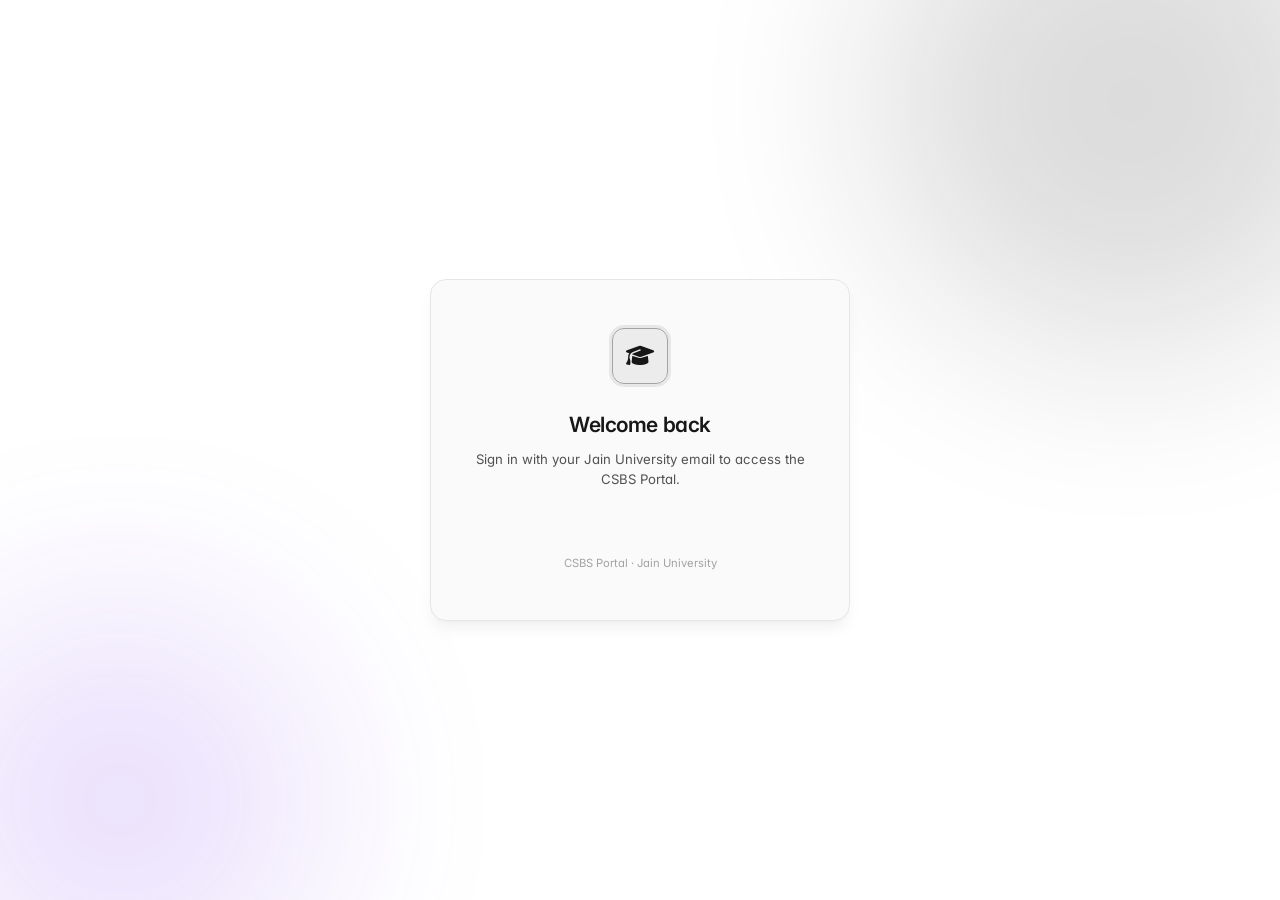
==== index.html @ 151c1e74 "Initial commit: CSBS Portal with Sem 1, 2, 3 courses, credits, CA/internals, mark-as-done, admin pan" ====
<!DOCTYPE html>
<html lang="en" data-theme="light">
<head>
    <meta charset="UTF-8">
    <meta name="viewport" content="width=device-width, initial-scale=1.0">
    <title>CSBS Portal</title>
    <meta name="description" content="CSBS Student Portal — Course modules, assignments, schedule, and attendance">
    <link rel="stylesheet" href="https://cdnjs.cloudflare.com/ajax/libs/font-awesome/6.4.0/css/all.min.css">
    <link href="https://fonts.googleapis.com/css2?family=Inter:wght@400;500;600;700&display=swap" rel="stylesheet">
    <link rel="icon" type="image/svg+xml" href="/static/favicon.svg">
    <link rel="stylesheet" href="/static/css/base.css">
    <link rel="stylesheet" href="/static/css/components.css">
    <script>
        // Prevent flash of wrong theme
        if (localStorage.getItem('theme') === 'dark') document.documentElement.dataset.theme = 'dark';
        // Auth check — verify server session
        fetch('/api/auth/check', { credentials: 'same-origin' })
            .then(r => { if (!r.ok) window.location.href = '/login.html'; })
            .catch(() => window.location.href = '/login.html');
    </script>
</head>
<body>
    <!-- Accent gradient strip -->
    <div style="position:fixed;top:0;left:0;right:0;height:2px;background:linear-gradient(90deg,var(--accent),var(--violet),var(--accent));z-index:9999;opacity:0.8"></div>

    <!-- Toast Container -->
    <div class="toast-container" id="toast-container" aria-live="polite"></div>

    <!-- App Shell -->
    <div id="app-shell">
        <!-- Icon Rail -->
        <nav class="sidebar" id="sidebar">
            <div class="sidebar-brand">
                <div class="sidebar-logo"><i class="fas fa-graduation-cap"></i></div>
                <span class="sidebar-title">CSBS Portal</span>
            </div>
            <div class="sidebar-nav">
                <button class="sidebar-item active" data-section="dashboard" onclick="navigate('dashboard')">
                    <i class="fas fa-house"></i><span>Dashboard</span>
                </button>
                <button class="sidebar-item" data-section="modules" onclick="navigate('modules')">
                    <i class="fas fa-cubes"></i><span>Courses</span>
                </button>
                <button class="sidebar-item" data-section="assignments" onclick="navigate('assignments')">
                    <i class="fas fa-clipboard-list"></i><span>Assignments</span>
                </button>
                <button class="sidebar-item" data-section="projects" onclick="navigate('projects')">
                    <i class="fas fa-diagram-project"></i><span>Projects</span>
                </button>
                <button class="sidebar-item" data-section="announcements" onclick="navigate('announcements')">
                    <i class="fas fa-bullhorn"></i><span>Announcements</span>
                </button>
                <button class="sidebar-item" data-section="schedule" onclick="navigate('schedule')">
                    <i class="fas fa-calendar"></i><span>Schedule</span>
                </button>
                <button class="sidebar-item" data-section="attendance" onclick="navigate('attendance')">
                    <i class="fas fa-chart-bar"></i><span>Attendance</span>
                </button>
            </div>
            <div class="sidebar-bottom">
                <button class="sidebar-item hidden" id="admin-link" onclick="window.location.href='/admin'">
                    <i class="fas fa-shield-halved"></i><span>Admin</span>
                </button>
                <button class="sidebar-item" onclick="toggleTheme()" id="theme-toggle">
                    <i class="fas fa-sun"></i><span>Theme</span>
                </button>
                <button class="sidebar-item" onclick="showShortcuts()">
                    <i class="fas fa-keyboard"></i><span>Shortcuts</span>
                </button>
                <div class="sidebar-user">
                    <div class="sidebar-avatar" id="user-avatar"></div>
                    <span class="sidebar-user-name" id="user-display-name">Student</span>
                </div>
            </div>
        </nav>

        <!-- Main Area -->
        <div class="main-area">
            <!-- Header -->
            <header class="main-header">
                <div class="main-header-left">
                    <button class="btn-icon sidebar-toggle" onclick="toggleMobileNav()" aria-label="Toggle navigation">
                        <i class="fas fa-bars"></i>
                    </button>
                    <h1 id="page-title"><i class="fas fa-house"></i> Dashboard</h1>
                </div>
                <div class="main-header-actions">
                    <button class="btn-ghost" onclick="openCommandPalette()" title="Ctrl+K">
                        <i class="fas fa-search"></i>
                        <span class="hide-mobile">Search</span>
                        <kbd class="hide-mobile" style="font-size:0.65rem;padding:2px 6px;background:var(--bg-2);border-radius:4px;color:var(--text-2);margin-left:4px;">Ctrl+K</kbd>
                    </button>
                    <button class="btn-icon" onclick="logout()" title="Logout">
                        <i class="fas fa-right-from-bracket"></i>
                    </button>
                </div>
            </header>

            <!-- Scrollable Content -->
            <div class="main-scroll">
                <div class="main-content">

                    <!-- ===== DASHBOARD ===== -->
                    <section id="section-dashboard" class="page-section active">
                        <div class="greeting fade-up">
                            <h2 id="greeting-text">Good evening</h2>
                            <p id="greeting-sub">Here's what's happening today</p>
                        </div>

                        <div class="priority-strip stagger" id="priority-strip"></div>

                        <div class="grid-4 stagger mb-6" id="stat-cards">
                            <div class="stat-card" style="border-top:2px solid var(--success)">
                                <span class="stat-label">Attendance</span>
                                <span class="stat-value" id="stat-attendance">—</span>
                                <span class="stat-sub" id="stat-attendance-sub"><i class="fas fa-arrow-trend-up" style="color:var(--success)"></i> Overall average</span>
                            </div>
                            <div class="stat-card" style="border-top:2px solid var(--warning)">
                                <span class="stat-label">Assignments</span>
                                <span class="stat-value" id="stat-assignments">—</span>
                                <span class="stat-sub" id="stat-assignments-sub">Loading...</span>
                            </div>
                            <div class="stat-card" style="border-top:2px solid var(--accent)">
                                <span class="stat-label">Courses</span>
                                <span class="stat-value" id="stat-modules">—</span>
                                <span class="stat-sub">This semester</span>
                            </div>
                            <div class="stat-card" style="border-top:2px solid var(--danger)">
                                <span class="stat-label">Next Exam</span>
                                <span class="stat-value" id="stat-exam">—</span>
                                <span class="stat-sub" id="stat-exam-sub">No exams scheduled</span>
                            </div>
                        </div>

                        <div class="section-header mt-6">
                            <h2 class="section-title">Today's Schedule</h2>
                        </div>
                        <div class="timeline stagger" id="today-timeline"></div>

                        <div class="section-header mt-6">
                            <h2 class="section-title">Latest Announcements</h2>
                            <button class="btn-ghost" onclick="navigate('announcements')">View all <i class="fas fa-arrow-right"></i></button>
                        </div>
                        <div id="dashboard-announcements" class="flex-col gap-3 stagger"></div>
                    </section>

                    <!-- ===== MODULES ===== -->
                    <section id="section-modules" class="page-section">
                        <div class="section-header">
                            <h2 class="section-title">Courses</h2>
                            <div class="sem-dropdown" id="sem-dropdown">
                                <button class="sem-trigger" onclick="toggleSemDropdown()">
                                    <span id="sem-label">Sem 1</span>
                                    <i class="fas fa-chevron-down sem-arrow"></i>
                                </button>
                                <div class="sem-menu" id="sem-menu">
                                    <!-- Populated dynamically — only semesters that actually have courses -->
                                </div>
                            </div>
                        </div>
                        <div class="grid-auto stagger" id="modules-grid"></div>
                    </section>

                    <!-- ===== ASSIGNMENTS ===== -->
                    <section id="section-assignments" class="page-section">
                        <div class="section-header">
                            <h2 class="section-title">Assignments</h2>
                        </div>
                        <div class="filter-bar" id="assignment-filters">
                            <button class="filter-pill active" onclick="filterAssignments('all', this)">All</button>
                            <button class="filter-pill" onclick="filterAssignments('pending', this)">Pending</button>
                            <button class="filter-pill" onclick="filterAssignments('submitted', this)">Submitted</button>
                            <button class="filter-pill" onclick="filterAssignments('overdue', this)">Overdue</button>
                        </div>
                        <div class="grid-2 stagger" id="assignments-grid"></div>
                        <div class="empty-state hidden" id="assignments-empty">
                            <i class="fas fa-clipboard-check"></i>
                            <h3>No assignments yet</h3>
                            <p>When assignments are posted, they'll appear here.</p>
                        </div>
                    </section>

                    <!-- ===== PROJECTS ===== -->
                    <section id="section-projects" class="page-section">
                        <div class="section-header">
                            <h2 class="section-title">Projects</h2>
                        </div>
                        <div class="grid-2 stagger" id="projects-grid"></div>
                        <div class="empty-state hidden" id="projects-empty">
                            <i class="fas fa-diagram-project"></i>
                            <h3>No projects yet</h3>
                            <p>When projects are assigned, they'll appear here.</p>
                        </div>
                    </section>

                    <!-- ===== ANNOUNCEMENTS ===== -->
                    <section id="section-announcements" class="page-section">
                        <div class="section-header">
                            <h2 class="section-title">Announcements</h2>
                        </div>
                        <div class="filter-bar">
                            <button class="filter-pill active" onclick="filterAnnouncements('all', this)">All</button>
                            <button class="filter-pill" onclick="filterAnnouncements('urgent', this)">Urgent</button>
                            <button class="filter-pill" onclick="filterAnnouncements('info', this)">General</button>
                        </div>
                        <div class="flex-col gap-3 stagger" id="announcements-container"></div>
                        <div class="empty-state hidden" id="announcements-empty">
                            <i class="fas fa-bell-slash"></i>
                            <h3>All caught up!</h3>
                            <p>No announcements right now. Check back later.</p>
                        </div>
                    </section>

                    <!-- ===== SCHEDULE ===== -->
                    <section id="section-schedule" class="page-section">
                        <div class="section-header">
                            <h2 class="section-title">Schedule</h2>
                        </div>

                        <!-- View Tabs -->
                        <div class="filter-bar" id="schedule-tabs" style="margin-bottom: var(--sp-6)">
                            <button class="filter-pill active" id="tab-calendar" onclick="switchScheduleTab('calendar', this)">
                                <i class="fas fa-calendar-days"></i> Calendar
                            </button>
                            <button class="filter-pill" id="tab-exams" onclick="switchScheduleTab('exams', this)">
                                <i class="fas fa-file-pen"></i> Exams
                            </button>
                            <button class="filter-pill" id="tab-timetable" onclick="switchScheduleTab('timetable', this)">
                                <i class="fas fa-table-cells"></i> Timetable
                            </button>
                        </div>

                        <!-- ── Calendar View ── -->
                        <div id="schedule-view-calendar">
                            <div class="cal-container">
                                <div class="cal-nav">
                                    <button class="btn-icon" onclick="calPrev()"><i class="fas fa-chevron-left"></i></button>
                                    <div class="cal-month-label" id="cal-month-label">May 2026</div>
                                    <button class="btn-icon" onclick="calNext()"><i class="fas fa-chevron-right"></i></button>
                                    <button class="btn-ghost" onclick="calToday()" style="margin-left:auto;font-size:0.8rem">Today</button>
                                </div>
                                <div class="cal-weekdays">
                                    <div>Sun</div><div>Mon</div><div>Tue</div><div>Wed</div><div>Thu</div><div>Fri</div><div>Sat</div>
                                </div>
                                <div class="cal-grid" id="cal-grid"></div>
                            </div>
                            <!-- Event detail panel -->
                            <div class="cal-legend">
                                <span class="cal-legend-dot" style="background:var(--danger)"></span><span>Exam</span>
                                <span class="cal-legend-dot" style="background:var(--warning)"></span><span>Assignment</span>
                                <span class="cal-legend-dot" style="background:var(--accent)"></span><span>Today</span>
                            </div>
                            <div class="cal-events-panel" id="cal-events-panel">
                                <p class="text-caption" style="padding:var(--sp-4)">Click a highlighted date to see events.</p>
                            </div>
                        </div>

                        <!-- ── Exams Table View ── -->
                        <div id="schedule-view-exams" style="display:none">
                            <div class="table-wrap">
                                <table class="table" id="exam-table">
                                    <thead>
                                        <tr>
                                            <th>Course</th>
                                            <th>Type</th>
                                            <th>Date</th>
                                            <th>Time</th>
                                            <th>Location</th>
                                        </tr>
                                    </thead>
                                    <tbody id="exam-tbody"></tbody>
                                </table>
                            </div>
                        </div>

                        <!-- ── Timetable View ── -->
                        <div id="schedule-view-timetable" style="display:none">
                            <div class="table-wrap">
                                <table class="table" id="timetable"></table>
                            </div>
                        </div>
                    </section>

                    <!-- ===== ATTENDANCE ===== -->
                    <section id="section-attendance" class="page-section">
                        <div class="card card-danger mb-4 hidden" id="attendance-warning">
                            <div class="flex items-center gap-3">
                                <i class="fas fa-triangle-exclamation" style="color:var(--danger);font-size:1.2rem"></i>
                                <div>
                                    <strong>Low Attendance Warning</strong>
                                    <p class="text-caption" id="attendance-warning-text">Some subjects are below 75% attendance.</p>
                                </div>
                            </div>
                        </div>

                        <div class="section-header">
                            <h2 class="section-title">Attendance</h2>
                        </div>

                        <div class="flex gap-4 mb-6" style="flex-wrap:wrap">
                            <div class="search-wrap" style="flex:1;min-width:200px">
                                <i class="fas fa-search"></i>
                                <input type="text" class="search-input" placeholder="Search by name or USN..." id="attendance-search" oninput="searchAttendance()">
                            </div>
                            <div class="filter-bar" style="margin-bottom:0">
                                <button class="filter-pill active" onclick="sortAttendance('default', this)"><i class="fas fa-list"></i> Default</button>
                                <button class="filter-pill" onclick="sortAttendance('low', this)"><i class="fas fa-arrow-down"></i> Low First</button>
                                <button class="filter-pill" onclick="sortAttendance('high', this)"><i class="fas fa-arrow-up"></i> High First</button>
                                <button class="filter-pill" onclick="sortAttendance('name', this)"><i class="fas fa-font"></i> Name</button>
                            </div>
                        </div>

                        <div class="table-wrap">
                            <table class="table" id="attendance-table">
                                <thead>
                                    <tr>
                                        <th>S.No</th>
                                        <th>USN</th>
                                        <th>Name</th>
                                        <th>Classes Attended</th>
                                        <th>Total Classes</th>
                                        <th>Percentage</th>
                                    </tr>
                                </thead>
                                <tbody id="attendance-tbody"></tbody>
                            </table>
                        </div>
                    </section>

                </div>
            </div>
        </div>


    </div>

    <!-- Command Palette Modal -->
    <div class="modal-backdrop" id="cmd-palette" onclick="if(event.target===this)closeCommandPalette()">
        <div class="modal-content" style="max-width:560px" onclick="event.stopPropagation()">
            <input class="cmd-input" id="cmd-input" placeholder="Search pages, courses, actions..." oninput="handleCmdSearch(this.value)">
            <div class="cmd-results" id="cmd-results">
                <div class="cmd-section">Pages</div>
                <div class="cmd-item" onclick="navigate('dashboard');closeCommandPalette()"><i class="fas fa-house"></i> Dashboard</div>
                <div class="cmd-item" onclick="navigate('modules');closeCommandPalette()"><i class="fas fa-cubes"></i> Modules</div>
                <div class="cmd-item" onclick="navigate('assignments');closeCommandPalette()"><i class="fas fa-clipboard-list"></i> Assignments</div>
                <div class="cmd-item" onclick="navigate('projects');closeCommandPalette()"><i class="fas fa-diagram-project"></i> Projects</div>
                <div class="cmd-item" onclick="navigate('announcements');closeCommandPalette()"><i class="fas fa-bullhorn"></i> Announcements</div>
                <div class="cmd-item" onclick="navigate('schedule');closeCommandPalette()"><i class="fas fa-calendar"></i> Schedule</div>
                <div class="cmd-item" onclick="navigate('attendance');closeCommandPalette()"><i class="fas fa-chart-bar"></i> Attendance</div>
            </div>
        </div>
    </div>

    <!-- Syllabus Modal -->
    <div class="modal-backdrop" id="syllabus-modal" onclick="if(event.target===this)closeSyllabusModal()">
        <div class="modal-content" style="max-width:600px">
            <div class="modal-header">
                <h2 id="syllabus-title">Syllabus</h2>
                <button class="btn-icon" onclick="closeSyllabusModal()"><i class="fas fa-xmark"></i></button>
            </div>
            <div class="modal-body" id="syllabus-body"></div>
        </div>
    </div>

    <script src="/static/js/main.js"></script>

    <style>
        .page-section { display: none; opacity: 0; }
        .page-section.active { display: block; animation: fadeUp var(--dur-fast) var(--ease-out) forwards; }
        .hide-mobile { display: inline; }
        @media (max-width: 768px) { .hide-mobile { display: none; } .sidebar-toggle { display: flex !important; } }
        .sidebar-toggle { display: none; }
        kbd { pointer-events: none; }

        /* Module card overrides */
        .module-card { cursor: default; }
        .module-card .module-header { padding: var(--sp-4); border-bottom: 1px solid var(--border); display: flex; align-items: flex-start; gap: var(--sp-3); flex-wrap: wrap; }
        .module-card .module-header > i { font-size: 1.2rem; margin-top: 2px; }
        .module-card .module-header h3 { font-size: 0.95rem; font-weight: 600; flex: 1; min-width: 0; }
        .module-card .module-meta { display: flex; align-items: center; gap: var(--sp-2); margin-left: auto; flex-shrink: 0; }
        .module-card .module-meta .code { font-size: 0.7rem; color: var(--text-2); font-family: 'JetBrains Mono', monospace; }
        .course-internals { padding: var(--sp-3) var(--sp-4); background: var(--bg-1); border-bottom: 1px solid var(--border); font-size: 0.78rem; color: var(--text-2); display: flex; align-items: center; gap: var(--sp-2); }
        .course-internals i { color: var(--accent); font-size: 0.8rem; }
        .module-card .module-body { padding: var(--sp-4); }
        .module-card .topic-item { display: flex; align-items: center; gap: var(--sp-2); padding: var(--sp-2) 0; font-size: 0.82rem; border-bottom: 1px solid var(--border); }
        .module-card .topic-item:last-child { border-bottom: none; }
        .module-card .topic-item a { color: var(--accent); transition: color var(--dur-instant); display: flex; align-items: center; gap: var(--sp-2); flex: 1; }
        .module-card .topic-item a:hover { color: var(--accent-hover); }
        .module-card .topic-item .no-file { color: var(--text-3); flex: 1; }

        /* Assignment card */
        .assignment-card .subject { margin-bottom: var(--sp-2); }
        .assignment-card h3 { font-size: 1rem; margin-bottom: var(--sp-2); }
        .assignment-card .meta { display: flex; justify-content: space-between; align-items: center; margin-top: var(--sp-3); }

        /* Announcement card */
        .announcement-card { cursor: pointer; }
        .announcement-card .ann-header { display: flex; justify-content: space-between; align-items: center; margin-bottom: var(--sp-2); }
        .announcement-card .ann-title { font-size: 0.95rem; font-weight: 600; }
        .announcement-card .ann-body { font-size: 0.85rem; color: var(--text-2); line-height: 1.5; }

        /* Exam type badges */
        .exam-type { text-transform: capitalize; }
    </style>
</body>
</html>
---- static/css/base.css ----
/* ============================================================
   CSBS Portal — Base Design System
   Apple/Vercel-inspired: ultra-clean, light-first, sharp typography
   ============================================================ */

/* ── Fonts ───────────────────────────────────────────────── */
@import url('https://fonts.googleapis.com/css2?family=Inter:wght@350;400;500;550;600;700&family=JetBrains+Mono:wght@400;500&display=swap');

/* ── Design Tokens ───────────────────────────────────────── */
:root {
    /* Spacing scale */
    --sp-1: 4px;  --sp-2: 8px;  --sp-3: 12px; --sp-4: 16px;
    --sp-5: 20px; --sp-6: 24px; --sp-8: 32px; --sp-10: 40px;
    --sp-12: 48px; --sp-16: 64px;

    /* Radius */
    --r-xs: 4px; --r-sm: 8px; --r-md: 12px; --r-lg: 16px; --r-xl: 20px; --r-full: 999px;

    /* Timing */
    --dur-instant: 120ms; --dur-fast: 200ms; --dur-normal: 300ms;
    --ease-out: cubic-bezier(0.16, 1, 0.3, 1);
    --ease-spring: cubic-bezier(0.34, 1.56, 0.64, 1);

    /* Typography */
    --font: 'Inter', -apple-system, BlinkMacSystemFont, 'Segoe UI', system-ui, sans-serif;
    --font-mono: 'JetBrains Mono', 'SF Mono', 'Fira Code', monospace;
}

/* ── Light Theme (Default) ───────────────────────────────── */
[data-theme="light"], :root {
    --bg-0: #FFFFFF;
    --bg-1: #FAFAFA;
    --bg-2: #F5F5F5;
    --bg-3: #EEEEEE;

    --text-1: #171717;
    --text-2: #525252;
    --text-3: #A3A3A3;

    --border: #E5E5E5;
    --border-hover: #D4D4D4;
    --border-active: #A3A3A3;

    --accent: #171717;
    --accent-hover: #404040;
    --accent-muted: rgba(23, 23, 23, 0.06);
    --accent-glow: 0 0 0 3px rgba(23, 23, 23, 0.08);

    --violet: #7C3AED;
    --violet-muted: rgba(124, 58, 237, 0.08);

    --success: #16A34A;
    --success-muted: rgba(22, 163, 74, 0.08);
    --warning: #D97706;
    --warning-muted: rgba(217, 119, 6, 0.08);
    --danger: #DC2626;
    --danger-muted: rgba(220, 38, 38, 0.08);
    --info: #2563EB;
    --info-muted: rgba(37, 99, 235, 0.08);

    --shadow-xs: 0 1px 2px rgba(0,0,0,0.04);
    --shadow-sm: 0 1px 3px rgba(0,0,0,0.06), 0 1px 2px rgba(0,0,0,0.04);
    --shadow-md: 0 4px 6px -1px rgba(0,0,0,0.06), 0 2px 4px -2px rgba(0,0,0,0.04);
    --shadow-lg: 0 10px 15px -3px rgba(0,0,0,0.06), 0 4px 6px -4px rgba(0,0,0,0.04);
    --shadow-xl: 0 20px 25px -5px rgba(0,0,0,0.08), 0 8px 10px -6px rgba(0,0,0,0.04);
}

/* ── Dark Theme ──────────────────────────────────────────── */
[data-theme="dark"] {
    --bg-0: #0A0A0A;
    --bg-1: #141414;
    --bg-2: #1C1C1C;
    --bg-3: #262626;

    --text-1: #FAFAFA;
    --text-2: #A3A3A3;
    --text-3: #636363;

    --border: #262626;
    --border-hover: #363636;
    --border-active: #525252;

    --accent: #FAFAFA;
    --accent-hover: #E5E5E5;
    --accent-muted: rgba(250, 250, 250, 0.06);
    --accent-glow: 0 0 0 3px rgba(250, 250, 250, 0.08);

    --violet: #A78BFA;
    --violet-muted: rgba(167, 139, 250, 0.12);

    --success: #22C55E;
    --success-muted: rgba(34, 197, 94, 0.12);
    --warning: #F59E0B;
    --warning-muted: rgba(245, 158, 11, 0.12);
    --danger: #EF4444;
    --danger-muted: rgba(239, 68, 68, 0.12);
    --info: #3B82F6;
    --info-muted: rgba(59, 130, 246, 0.12);

    --shadow-xs: 0 1px 2px rgba(0,0,0,0.3);
    --shadow-sm: 0 1px 3px rgba(0,0,0,0.4);
    --shadow-md: 0 4px 6px rgba(0,0,0,0.4);
    --shadow-lg: 0 10px 15px rgba(0,0,0,0.4);
    --shadow-xl: 0 20px 25px rgba(0,0,0,0.5);
}

/* ── Reset & Base ────────────────────────────────────────── */
*, *::before, *::after { margin: 0; padding: 0; box-sizing: border-box; }

html {
    font-family: var(--font);
    font-size: 15px;
    line-height: 1.6;
    -webkit-font-smoothing: antialiased;
    -moz-osx-font-smoothing: grayscale;
    text-rendering: optimizeLegibility;
    font-feature-settings: 'cv11', 'ss01';
}

body {
    background: var(--bg-0);
    color: var(--text-1);
    min-height: 100vh;
    overflow: hidden;
    transition: background var(--dur-normal) ease, color var(--dur-normal) ease;
}

a { color: inherit; text-decoration: none; }
button { border: none; background: none; cursor: pointer; font-family: inherit; color: inherit; }
input, select, textarea { font-family: inherit; }
img { max-width: 100%; }
ul, ol { list-style: none; }

::selection {
    background: var(--accent);
    color: var(--bg-0);
}

/* Scrollbar */
::-webkit-scrollbar { width: 6px; height: 6px; }
::-webkit-scrollbar-track { background: transparent; }
::-webkit-scrollbar-thumb { background: var(--border-hover); border-radius: var(--r-full); }
::-webkit-scrollbar-thumb:hover { background: var(--text-3); }

/* ── Animations ──────────────────────────────────────────── */
@keyframes fadeUp {
    from { opacity: 0; transform: translateY(8px); }
    to { opacity: 1; transform: translateY(0); }
}

@keyframes fadeOut {
    from { opacity: 1; }
    to { opacity: 0; }
}

@keyframes fadeIn {
    from { opacity: 0; }
    to { opacity: 1; }
}

@keyframes shimmer {
    0% { background-position: -200% 0; }
    100% { background-position: 200% 0; }
}

@keyframes slideDown {
    from { opacity: 0; transform: translateY(-4px); }
    to { opacity: 1; transform: translateY(0); }
}

@keyframes scaleIn {
    from { opacity: 0; transform: scale(0.97); }
    to { opacity: 1; transform: scale(1); }
}

/* ── Utility Classes ─────────────────────────────────────── */
.flex { display: flex; }
.flex-col { display: flex; flex-direction: column; }
.items-center { align-items: center; }
.justify-between { justify-content: space-between; }
.gap-2 { gap: var(--sp-2); }
.gap-3 { gap: var(--sp-3); }
.gap-4 { gap: var(--sp-4); }
.mb-2 { margin-bottom: var(--sp-2); }
.mb-4 { margin-bottom: var(--sp-4); }
.mb-6 { margin-bottom: var(--sp-6); }
.mt-6 { margin-top: var(--sp-6); }
.hidden { display: none !important; }

.text-caption {
    font-size: 0.8rem;
    color: var(--text-2);
    line-height: 1.5;
}

.text-mono {
    font-family: var(--font-mono);
    font-size: 0.82rem;
    letter-spacing: -0.01em;
}

.text-success { color: var(--success) !important; }
.text-warning { color: var(--warning) !important; }
.text-danger { color: var(--danger) !important; }
---- static/css/components.css ----
/* ============================================================
   CSBS Portal — Component Library
   Apple/Vercel-inspired: clean cards, subtle borders, premium feel
   ============================================================ */

/* ── App Shell ───────────────────────────────────────────── */
#app-shell {
    display: flex;
    height: 100vh;
    width: 100%;
    overflow: hidden;
}

/* ── Sidebar ─────────────────────────────────────────────── */
.sidebar {
    width: 220px;
    background: var(--bg-0);
    border-right: 1px solid var(--border);
    display: flex;
    flex-direction: column;
    flex-shrink: 0;
    position: fixed;
    top: 0;
    left: 0;
    bottom: 0;
    z-index: 100;
    transition: transform var(--dur-normal) var(--ease-out);
}

.sidebar-brand {
    display: flex;
    align-items: center;
    gap: var(--sp-3);
    padding: var(--sp-5) var(--sp-5) var(--sp-4);
}

.sidebar-logo {
    width: 32px; height: 32px;
    background: var(--text-1);
    border-radius: var(--r-sm);
    display: flex;
    align-items: center;
    justify-content: center;
    color: var(--bg-0);
    font-size: 0.85rem;
}

.sidebar-title {
    font-size: 0.88rem;
    font-weight: 650;
    letter-spacing: -0.02em;
}

.sidebar-nav {
    flex: 1;
    padding: var(--sp-2) var(--sp-3);
    display: flex;
    flex-direction: column;
    gap: 2px;
    overflow-y: auto;
}

.sidebar-item {
    display: flex;
    align-items: center;
    gap: var(--sp-3);
    padding: var(--sp-2) var(--sp-3);
    border-radius: var(--r-sm);
    font-size: 0.82rem;
    font-weight: 450;
    color: var(--text-2);
    transition: all var(--dur-instant) ease;
    width: 100%;
    text-align: left;
}

.sidebar-item i {
    width: 18px;
    font-size: 0.82rem;
    text-align: center;
    opacity: 0.7;
}

.sidebar-item:hover {
    background: var(--bg-2);
    color: var(--text-1);
}

.sidebar-item.active {
    background: var(--bg-2);
    color: var(--text-1);
    font-weight: 550;
}

.sidebar-item.active i { opacity: 1; }

.sidebar-bottom {
    padding: var(--sp-3);
    border-top: 1px solid var(--border);
    display: flex;
    flex-direction: column;
    gap: 2px;
}

.sidebar-user {
    display: flex;
    align-items: center;
    gap: var(--sp-3);
    padding: var(--sp-3);
    margin-top: var(--sp-2);
}

.sidebar-avatar {
    width: 28px; height: 28px;
    border-radius: var(--r-full);
    background: var(--bg-3);
    display: flex;
    align-items: center;
    justify-content: center;
    font-size: 0.65rem;
    font-weight: 600;
    color: var(--text-2);
    letter-spacing: 0.02em;
}

.sidebar-user-name {
    font-size: 0.78rem;
    font-weight: 500;
    color: var(--text-2);
}

/* ── Main Area ───────────────────────────────────────────── */
.main-area {
    flex: 1;
    display: flex;
    flex-direction: column;
    margin-left: 220px;
    min-width: 0;
}

/* ── Header ──────────────────────────────────────────────── */
.main-header {
    height: 52px;
    border-bottom: 1px solid var(--border);
    display: flex;
    align-items: center;
    justify-content: space-between;
    padding: 0 var(--sp-6);
    background: var(--bg-0);
    flex-shrink: 0;
    position: sticky;
    top: 0;
    z-index: 50;
}

.main-header-left {
    display: flex;
    align-items: center;
    gap: var(--sp-3);
}

.main-header h1,
.main-header #page-title {
    font-size: 0.88rem;
    font-weight: 600;
    letter-spacing: -0.01em;
    display: flex;
    align-items: center;
    gap: var(--sp-2);
}

.main-header h1 i,
.main-header #page-title i {
    font-size: 0.8rem;
    color: var(--text-3);
}

.main-header-actions {
    display: flex;
    align-items: center;
    gap: var(--sp-2);
}

/* ── Content Scroll ──────────────────────────────────────── */
.main-scroll {
    flex: 1;
    overflow-y: auto;
    overflow-x: hidden;
}

.main-content {
    max-width: 960px;
    margin: 0 auto;
    padding: var(--sp-8) var(--sp-6);
}

/* ── Buttons ─────────────────────────────────────────────── */
.btn-icon {
    width: 32px; height: 32px;
    display: flex;
    align-items: center;
    justify-content: center;
    border-radius: var(--r-sm);
    color: var(--text-2);
    transition: all var(--dur-instant) ease;
    font-size: 0.82rem;
    flex-shrink: 0;
}

.btn-icon:hover { background: var(--bg-2); color: var(--text-1); }

.btn-ghost {
    display: inline-flex;
    align-items: center;
    gap: var(--sp-2);
    padding: var(--sp-1) var(--sp-3);
    border-radius: var(--r-sm);
    font-size: 0.8rem;
    font-weight: 500;
    color: var(--text-2);
    transition: all var(--dur-instant) ease;
}

.btn-ghost:hover { background: var(--bg-2); color: var(--text-1); }

/* ── Cards ───────────────────────────────────────────────── */
.card {
    background: var(--bg-0);
    border: 1px solid var(--border);
    border-radius: var(--r-md);
    padding: var(--sp-5);
    transition: border-color var(--dur-instant) ease, box-shadow var(--dur-instant) ease;
}

.card:hover {
    border-color: var(--border-hover);
}

.card-accent {
    border-left: 3px solid var(--info);
}

.card-danger {
    border-left: 3px solid var(--danger);
}

/* ── Mark-as-done button (student) ──────────────────────── */
.btn-mark-done {
    display: inline-flex;
    align-items: center;
    gap: 6px;
    margin-top: var(--sp-3);
    padding: 6px 14px;
    font-size: 0.8rem;
    font-weight: 500;
    color: var(--text-3);
    background: var(--bg-1);
    border: 1px solid var(--border);
    border-radius: var(--r-sm);
    cursor: pointer;
    transition: all var(--dur-instant) ease;
}
.btn-mark-done:hover {
    border-color: var(--border-hover);
    color: var(--text-1);
    background: var(--bg-2, var(--bg-1));
}
.btn-mark-done.marked {
    color: var(--success, #16a34a);
    border-color: var(--success, #16a34a);
    background: rgba(22, 163, 74, 0.08);
}
.btn-mark-done.marked:hover {
    background: rgba(22, 163, 74, 0.14);
}

.card-done {
    opacity: 0.65;
    border-left: 3px solid var(--success, #16a34a);
}
.card-done h3 {
    text-decoration: line-through;
    text-decoration-color: var(--text-3);
}

/* ── Stat Cards ──────────────────────────────────────────── */
.stat-card {
    background: var(--bg-0);
    border: 1px solid var(--border);
    border-radius: var(--r-md);
    padding: var(--sp-5);
    display: flex;
    flex-direction: column;
    gap: var(--sp-1);
    transition: border-color var(--dur-instant) ease;
}

.stat-card:hover { border-color: var(--border-hover); }

.stat-label {
    font-size: 0.75rem;
    font-weight: 500;
    color: var(--text-3);
    text-transform: uppercase;
    letter-spacing: 0.04em;
}

.stat-value {
    font-size: 1.8rem;
    font-weight: 700;
    letter-spacing: -0.03em;
    line-height: 1.1;
}

.stat-sub {
    font-size: 0.78rem;
    color: var(--text-2);
    display: flex;
    align-items: center;
    gap: var(--sp-2);
}

/* ── Grids ───────────────────────────────────────────────── */
.grid-2 { display: grid; grid-template-columns: repeat(2, 1fr); gap: var(--sp-4); }
.grid-3 { display: grid; grid-template-columns: repeat(3, 1fr); gap: var(--sp-4); }
.grid-4 { display: grid; grid-template-columns: repeat(4, 1fr); gap: var(--sp-4); }
.grid-auto { display: grid; grid-template-columns: repeat(auto-fill, minmax(300px, 1fr)); gap: var(--sp-4); }

@media (max-width: 900px) { .grid-4 { grid-template-columns: repeat(2, 1fr); } }
@media (max-width: 640px) {
    .grid-2, .grid-3, .grid-4 { grid-template-columns: 1fr; }
    .grid-auto { grid-template-columns: 1fr; }
}

/* ── Badges ──────────────────────────────────────────────── */
.badge {
    display: inline-flex;
    align-items: center;
    padding: 2px 8px;
    border-radius: var(--r-full);
    font-size: 0.7rem;
    font-weight: 550;
    letter-spacing: 0.01em;
}

.badge-accent { background: var(--accent-muted); color: var(--text-1); }
.badge-success { background: var(--success-muted); color: var(--success); }
.badge-warning { background: var(--warning-muted); color: var(--warning); }
.badge-danger { background: var(--danger-muted); color: var(--danger); }
.badge-muted { background: var(--bg-2); color: var(--text-2); }

/* ── Filter Pills ────────────────────────────────────────── */
.filter-bar {
    display: flex;
    gap: var(--sp-1);
    margin-bottom: var(--sp-6);
    flex-wrap: wrap;
}

.filter-pill {
    padding: var(--sp-2) var(--sp-4);
    border-radius: var(--r-full);
    font-size: 0.78rem;
    font-weight: 500;
    color: var(--text-2);
    background: transparent;
    border: 1px solid var(--border);
    transition: all var(--dur-instant) ease;
    display: inline-flex;
    align-items: center;
    gap: var(--sp-2);
}

.filter-pill:hover {
    background: var(--bg-2);
    color: var(--text-1);
    border-color: var(--border-hover);
}

.filter-pill.active {
    background: var(--text-1);
    color: var(--bg-0);
    border-color: var(--text-1);
}

/* ── Section Headers ─────────────────────────────────────── */
.section-header {
    display: flex;
    align-items: center;
    justify-content: space-between;
    margin-bottom: var(--sp-5);
    flex-wrap: wrap;
    gap: var(--sp-3);
}

.section-title {
    font-size: 1.1rem;
    font-weight: 650;
    letter-spacing: -0.02em;
}

/* ── Greeting ────────────────────────────────────────────── */
.greeting {
    margin-bottom: var(--sp-8);
}

.greeting h2 {
    font-size: 1.5rem;
    font-weight: 700;
    letter-spacing: -0.03em;
    margin-bottom: var(--sp-1);
}

.greeting p {
    color: var(--text-2);
    font-size: 0.88rem;
}

.fade-up {
    animation: fadeUp var(--dur-fast) var(--ease-out) forwards;
}

.stagger > *:nth-child(1) { animation-delay: 0ms; }
.stagger > *:nth-child(2) { animation-delay: 40ms; }
.stagger > *:nth-child(3) { animation-delay: 80ms; }
.stagger > *:nth-child(4) { animation-delay: 120ms; }
.stagger > *:nth-child(5) { animation-delay: 160ms; }
.stagger > *:nth-child(6) { animation-delay: 200ms; }

/* ── Priority Strip ──────────────────────────────────────── */
.priority-strip {
    display: flex;
    flex-direction: column;
    gap: var(--sp-3);
    margin-bottom: var(--sp-6);
}

.priority-item {
    display: flex;
    align-items: center;
    gap: var(--sp-3);
    padding: var(--sp-3) var(--sp-4);
    border-radius: var(--r-sm);
    font-size: 0.82rem;
    font-weight: 500;
    background: var(--bg-1);
    border: 1px solid var(--border);
    cursor: pointer;
    transition: all var(--dur-instant) ease;
}

.priority-item:hover {
    background: var(--bg-2);
    border-color: var(--border-hover);
}

.priority-item.warning { border-left: 3px solid var(--warning); }
.priority-item.urgent { border-left: 3px solid var(--danger); }
.priority-item.info { border-left: 3px solid var(--info); }

/* ── Tables ──────────────────────────────────────────────── */
.table-wrap {
    overflow-x: auto;
    border: 1px solid var(--border);
    border-radius: var(--r-md);
}

.table {
    width: 100%;
    border-collapse: collapse;
    font-size: 0.82rem;
}

.table th {
    text-align: left;
    padding: var(--sp-3) var(--sp-4);
    font-weight: 550;
    font-size: 0.75rem;
    text-transform: uppercase;
    letter-spacing: 0.04em;
    color: var(--text-3);
    background: var(--bg-1);
    border-bottom: 1px solid var(--border);
}

.table td {
    padding: var(--sp-3) var(--sp-4);
    border-bottom: 1px solid var(--border);
    color: var(--text-1);
}

.table tr:last-child td { border-bottom: none; }

.table tr:hover td { background: var(--bg-1); }

/* Timetable special cells */
.day-header { font-weight: 600; background: var(--bg-1) !important; }
.break-cell { color: var(--text-3); font-style: italic; }
.lunch-cell { color: var(--text-3); font-style: italic; }
.subject-cell { font-weight: 500; }

/* ── Timeline ────────────────────────────────────────────── */
.timeline {
    display: flex;
    flex-direction: column;
    gap: var(--sp-2);
}

.timeline-slot {
    display: flex;
    align-items: center;
    gap: var(--sp-4);
    padding: var(--sp-3) var(--sp-4);
    border-radius: var(--r-sm);
    font-size: 0.82rem;
    border: 1px solid transparent;
    transition: background var(--dur-instant) ease;
}

.timeline-slot .time {
    font-family: var(--font-mono);
    font-size: 0.75rem;
    color: var(--text-3);
    min-width: 80px;
    flex-shrink: 0;
}

.timeline-slot .subject { font-weight: 500; }
.timeline-slot.break { color: var(--text-3); }
.timeline-slot.now {
    background: var(--accent-muted);
    border-color: var(--border-hover);
    font-weight: 600;
}

/* ── Calendar ────────────────────────────────────────────── */
.cal-container {
    background: var(--bg-0);
    border: 1px solid var(--border);
    border-radius: var(--r-md);
    padding: var(--sp-5);
}

.cal-nav {
    display: flex;
    align-items: center;
    gap: var(--sp-3);
    margin-bottom: var(--sp-4);
}

.cal-month-label {
    font-size: 0.95rem;
    font-weight: 600;
    letter-spacing: -0.01em;
    min-width: 140px;
    text-align: center;
}

.cal-weekdays {
    display: grid;
    grid-template-columns: repeat(7, 1fr);
    text-align: center;
    font-size: 0.7rem;
    font-weight: 550;
    color: var(--text-3);
    text-transform: uppercase;
    letter-spacing: 0.04em;
    padding-bottom: var(--sp-2);
    border-bottom: 1px solid var(--border);
    margin-bottom: var(--sp-2);
}

.cal-grid {
    display: grid;
    grid-template-columns: repeat(7, 1fr);
    gap: 1px;
}

.cal-day {
    aspect-ratio: 1;
    display: flex;
    flex-direction: column;
    align-items: center;
    justify-content: flex-start;
    padding: var(--sp-1);
    border-radius: var(--r-sm);
    cursor: pointer;
    transition: background var(--dur-instant) ease;
    min-height: 60px;
    overflow: hidden;
}

.cal-day:hover { background: var(--bg-2); }
.cal-day.other-month { opacity: 0.3; }
.cal-day.today .cal-day-num {
    background: var(--text-1);
    color: var(--bg-0);
    border-radius: var(--r-full);
    width: 24px; height: 24px;
    display: flex;
    align-items: center;
    justify-content: center;
}
.cal-day.selected { background: var(--accent-muted); }

.cal-day-num {
    font-size: 0.78rem;
    font-weight: 500;
    margin-bottom: 2px;
}

.cal-event-dot {
    font-size: 0.55rem;
    font-weight: 500;
    padding: 1px 4px;
    border-radius: 3px;
    line-height: 1.4;
    white-space: nowrap;
    overflow: hidden;
    text-overflow: ellipsis;
    max-width: 100%;
}

.cal-event-dot.exam { background: var(--danger-muted); color: var(--danger); }
.cal-event-dot.assignment { background: var(--warning-muted); color: var(--warning); }

.cal-legend {
    display: flex;
    gap: var(--sp-4);
    margin-top: var(--sp-4);
    font-size: 0.75rem;
    color: var(--text-2);
    align-items: center;
}

.cal-legend-dot {
    width: 8px; height: 8px;
    border-radius: var(--r-full);
    display: inline-block;
    margin-right: var(--sp-1);
}

.cal-events-panel {
    margin-top: var(--sp-4);
    background: var(--bg-1);
    border: 1px solid var(--border);
    border-radius: var(--r-md);
    min-height: 60px;
}

.cal-panel-date {
    font-size: 0.82rem;
    font-weight: 600;
    padding: var(--sp-3) var(--sp-4);
    border-bottom: 1px solid var(--border);
}

.cal-events-list {
    padding: var(--sp-3);
    display: flex;
    flex-direction: column;
    gap: var(--sp-2);
}

.cal-event-item {
    display: flex;
    align-items: center;
    gap: var(--sp-3);
    padding: var(--sp-3);
    border-radius: var(--r-sm);
    background: var(--bg-0);
    border: 1px solid var(--border);
}

.event-icon {
    width: 32px; height: 32px;
    border-radius: var(--r-sm);
    display: flex;
    align-items: center;
    justify-content: center;
    font-size: 0.8rem;
    flex-shrink: 0;
}

.event-icon.exam { background: var(--danger-muted); color: var(--danger); }
.event-icon.assignment { background: var(--warning-muted); color: var(--warning); }

.event-info { flex: 1; min-width: 0; }
.event-title { font-size: 0.82rem; font-weight: 550; }
.event-meta { font-size: 0.72rem; color: var(--text-3); }

/* ── Semester Dropdown ───────────────────────────────────── */
.sem-dropdown { position: relative; }

.sem-trigger {
    display: flex;
    align-items: center;
    gap: var(--sp-2);
    padding: var(--sp-2) var(--sp-3);
    border: 1px solid var(--border);
    border-radius: var(--r-sm);
    font-size: 0.82rem;
    font-weight: 500;
    background: var(--bg-0);
    cursor: pointer;
    transition: all var(--dur-instant) ease;
}

.sem-trigger:hover { border-color: var(--border-hover); }

.sem-arrow {
    font-size: 0.6rem;
    transition: transform var(--dur-instant) ease;
}

.sem-dropdown.open .sem-arrow { transform: rotate(180deg); }

.sem-menu {
    position: absolute;
    top: calc(100% + 4px);
    right: 0;
    background: var(--bg-0);
    border: 1px solid var(--border);
    border-radius: var(--r-md);
    padding: var(--sp-1);
    box-shadow: var(--shadow-lg);
    z-index: 40;
    display: none;
    min-width: 120px;
    animation: slideDown var(--dur-fast) var(--ease-out);
}

.sem-dropdown.open .sem-menu { display: block; }

.sem-option {
    display: block;
    width: 100%;
    padding: var(--sp-2) var(--sp-3);
    text-align: left;
    font-size: 0.82rem;
    border-radius: var(--r-xs);
    color: var(--text-2);
    transition: all var(--dur-instant) ease;
}

.sem-option:hover { background: var(--bg-2); color: var(--text-1); }
.sem-option.active { background: var(--accent-muted); color: var(--text-1); font-weight: 550; }

/* ── Modals ──────────────────────────────────────────────── */
.modal-backdrop {
    position: fixed;
    inset: 0;
    background: rgba(0, 0, 0, 0.4);
    backdrop-filter: blur(4px);
    z-index: 200;
    display: flex;
    align-items: flex-start;
    justify-content: center;
    padding-top: 15vh;
    opacity: 0;
    pointer-events: none;
    transition: opacity var(--dur-fast) ease;
}

.modal-backdrop.open {
    opacity: 1;
    pointer-events: all;
}

.modal-content {
    background: var(--bg-0);
    border: 1px solid var(--border);
    border-radius: var(--r-lg);
    width: 90%;
    box-shadow: var(--shadow-xl);
    animation: scaleIn var(--dur-fast) var(--ease-out);
    overflow: hidden;
}

.modal-header {
    display: flex;
    align-items: center;
    justify-content: space-between;
    padding: var(--sp-5) var(--sp-6);
    border-bottom: 1px solid var(--border);
}

.modal-header h2 {
    font-size: 1rem;
    font-weight: 600;
}

.modal-body {
    padding: var(--sp-5) var(--sp-6);
    max-height: 60vh;
    overflow-y: auto;
}

/* ── Command Palette ─────────────────────────────────────── */
.cmd-input {
    width: 100%;
    padding: var(--sp-4) var(--sp-5);
    background: var(--bg-0);
    border: none;
    border-bottom: 1px solid var(--border);
    font-size: 0.95rem;
    color: var(--text-1);
    outline: none;
    font-family: inherit;
}

.cmd-input::placeholder { color: var(--text-3); }

.cmd-results {
    max-height: 320px;
    overflow-y: auto;
    padding: var(--sp-2);
}

.cmd-section {
    font-size: 0.7rem;
    font-weight: 550;
    text-transform: uppercase;
    letter-spacing: 0.05em;
    color: var(--text-3);
    padding: var(--sp-3) var(--sp-3) var(--sp-1);
}

.cmd-item {
    display: flex;
    align-items: center;
    gap: var(--sp-3);
    padding: var(--sp-3);
    border-radius: var(--r-sm);
    font-size: 0.85rem;
    color: var(--text-2);
    cursor: pointer;
    transition: all var(--dur-instant) ease;
}

.cmd-item:hover {
    background: var(--bg-2);
    color: var(--text-1);
}

.cmd-item i {
    width: 18px;
    text-align: center;
    font-size: 0.82rem;
    opacity: 0.6;
}

/* ── Toast ───────────────────────────────────────────────── */
.toast-container {
    position: fixed;
    bottom: var(--sp-6);
    right: var(--sp-6);
    z-index: 500;
    display: flex;
    flex-direction: column-reverse;
    gap: var(--sp-3);
    pointer-events: none;
}

.toast {
    display: flex;
    align-items: center;
    gap: var(--sp-3);
    padding: var(--sp-3) var(--sp-5);
    background: var(--text-1);
    color: var(--bg-0);
    border-radius: var(--r-sm);
    font-size: 0.82rem;
    font-weight: 500;
    box-shadow: var(--shadow-lg);
    pointer-events: all;
    animation: slideDown var(--dur-fast) var(--ease-out);
    position: relative;
    overflow: hidden;
}

.toast.dismissing {
    animation: fadeOut var(--dur-fast) ease forwards;
}

.toast-progress {
    position: absolute;
    bottom: 0;
    left: 0;
    height: 2px;
    background: rgba(255,255,255,0.3);
    animation: toastProgress 4s linear forwards;
}

@keyframes toastProgress {
    from { width: 100%; }
    to { width: 0; }
}

/* ── Search ──────────────────────────────────────────────── */
.search-wrap {
    position: relative;
    display: flex;
    align-items: center;
}

.search-wrap i {
    position: absolute;
    left: var(--sp-3);
    color: var(--text-3);
    font-size: 0.82rem;
    pointer-events: none;
}

.search-input {
    width: 100%;
    padding: var(--sp-2) var(--sp-4) var(--sp-2) var(--sp-8);
    background: var(--bg-1);
    border: 1px solid var(--border);
    border-radius: var(--r-sm);
    color: var(--text-1);
    font-size: 0.82rem;
    outline: none;
    transition: all var(--dur-instant) ease;
}

.search-input:focus {
    border-color: var(--text-3);
    box-shadow: 0 0 0 3px var(--accent-muted);
}

.search-input::placeholder { color: var(--text-3); }

/* ── Empty States ────────────────────────────────────────── */
.empty-state {
    text-align: center;
    padding: var(--sp-16) var(--sp-8);
    color: var(--text-3);
}

.empty-state i {
    font-size: 2rem;
    margin-bottom: var(--sp-4);
    display: block;
    opacity: 0.4;
}

.empty-state h3 {
    font-size: 0.95rem;
    font-weight: 600;
    color: var(--text-2);
    margin-bottom: var(--sp-2);
}

.empty-state p {
    font-size: 0.82rem;
    color: var(--text-3);
}

/* ── Live Panel (Right) ──────────────────────────────────── */
.live-panel {
    width: 260px;
    border-left: 1px solid var(--border);
    background: var(--bg-0);
    position: fixed;
    top: 0;
    right: 0;
    bottom: 0;
    z-index: 30;
    display: flex;
    flex-direction: column;
}

.live-panel-header {
    display: flex;
    align-items: center;
    justify-content: space-between;
    padding: var(--sp-4) var(--sp-4);
    border-bottom: 1px solid var(--border);
    height: 52px;
}

.live-panel-header h3 {
    font-size: 0.85rem;
    font-weight: 600;
}

.live-panel-scroll {
    flex: 1;
    overflow-y: auto;
    padding: var(--sp-4);
}

/* ── Skeleton Loading ────────────────────────────────────── */
.skeleton {
    background: linear-gradient(90deg, var(--bg-2) 25%, var(--bg-3) 50%, var(--bg-2) 75%);
    background-size: 200% 100%;
    animation: shimmer 1.5s infinite;
    border-radius: var(--r-sm);
}

.skeleton-title { height: 24px; width: 120px; }
.skeleton-text { height: 14px; width: 100%; margin-bottom: var(--sp-2); }

/* ── Responsive ──────────────────────────────────────────── */
@media (max-width: 1200px) {
    .live-panel { display: none; }
}

@media (max-width: 768px) {
    .sidebar {
        transform: translateX(-100%);
        box-shadow: none;
    }

    .sidebar.mobile-open {
        transform: translateX(0);
        box-shadow: var(--shadow-xl);
    }

    .main-area {
        margin-left: 0;
    }

    .main-content {
        padding: var(--sp-5) var(--sp-4);
    }

    .main-header {
        padding: 0 var(--sp-4);
    }

    .greeting h2 {
        font-size: 1.2rem;
    }
}
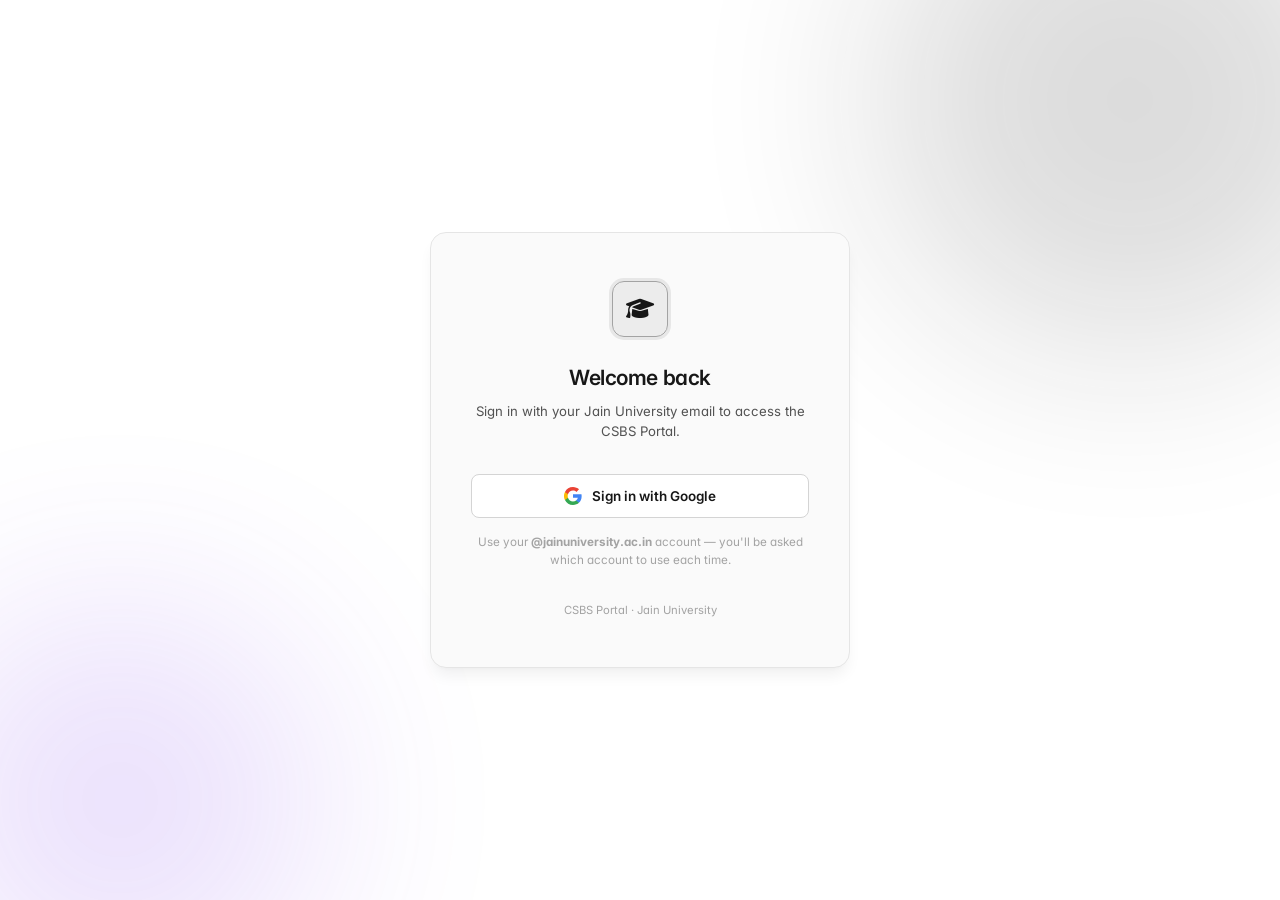
==== commit 17db3fbb: "ETHER Phase 1: 3D shell — ether.html host page, /ether route, import map, nav rail, all panels wired" ====
--- a/index.html
+++ b/index.html
@@ -56,8 +56,14 @@
                 <button class="sidebar-item" data-section="attendance" onclick="navigate('attendance')">
                     <i class="fas fa-chart-bar"></i><span>Attendance</span>
                 </button>
+                <button class="sidebar-item" data-section="gpa" onclick="navigate('gpa')">
+                    <i class="fas fa-calculator"></i><span>GPA Calculator</span>
+                </button>
             </div>
             <div class="sidebar-bottom">
+                <button class="sidebar-item" onclick="window.location.href='/ether'" title="Immersive 3D mode">
+                    <i class="fas fa-satellite"></i><span>Enter ETHER</span>
+                </button>
                 <button class="sidebar-item hidden" id="admin-link" onclick="window.location.href='/admin'">
                     <i class="fas fa-shield-halved"></i><span>Admin</span>
                 </button>
@@ -327,6 +333,56 @@
                         </div>
                     </section>
 
+                    <!-- ===== GPA CALCULATOR ===== -->
+                    <section id="section-gpa" class="page-section">
+                        <div class="section-header">
+                            <h2 class="section-title">GPA Calculator</h2>
+                            <div class="gpa-scale-hint text-caption">Jain 10-point scale · O=10, A+=9, A=8, B+=7, B=6, C=5, P=4, F=0</div>
+                        </div>
+
+                        <!-- CGPA summary -->
+                        <div class="gpa-cgpa-card" id="gpa-cgpa-card">
+                            <div class="gpa-cgpa-main">
+                                <span class="gpa-cgpa-label">Cumulative CGPA</span>
+                                <span class="gpa-cgpa-value" id="gpa-cgpa-value">—</span>
+                                <span class="gpa-cgpa-sub" id="gpa-cgpa-sub">Fill in a semester below to begin</span>
+                            </div>
+                            <div class="gpa-cgpa-breakdown" id="gpa-cgpa-breakdown"></div>
+                        </div>
+
+                        <!-- Semester picker -->
+                        <div class="filter-bar" id="gpa-sem-tabs" style="margin-top:var(--sp-6)"></div>
+
+                        <!-- Input mode toggle -->
+                        <div class="gpa-toolbar">
+                            <div class="gpa-mode-toggle">
+                                <button class="gpa-mode-btn active" id="gpa-mode-marks" onclick="setGpaMode('marks')"><i class="fas fa-percent"></i> Enter Marks</button>
+                                <button class="gpa-mode-btn" id="gpa-mode-grade" onclick="setGpaMode('grade')"><i class="fas fa-a"></i> Pick Grade</button>
+                            </div>
+                            <button class="btn-ghost" onclick="resetGpaSemester()" title="Clear this semester"><i class="fas fa-rotate-left"></i> Reset semester</button>
+                        </div>
+
+                        <!-- Course rows -->
+                        <div class="gpa-table-wrap">
+                            <div class="gpa-rows" id="gpa-rows"></div>
+                        </div>
+
+                        <!-- SGPA result -->
+                        <div class="gpa-sgpa-bar" id="gpa-sgpa-bar">
+                            <div>
+                                <span class="text-caption">Semester SGPA</span>
+                                <span class="gpa-sgpa-value" id="gpa-sgpa-value">—</span>
+                            </div>
+                            <div class="gpa-sgpa-meta" id="gpa-sgpa-meta"></div>
+                        </div>
+
+                        <div class="empty-state hidden" id="gpa-empty">
+                            <i class="fas fa-calculator"></i>
+                            <h3>No courses in this semester yet</h3>
+                            <p>Once courses are added for this semester, they'll appear here to grade.</p>
+                        </div>
+                    </section>
+
                 </div>
             </div>
         </div>
@@ -403,4 +459,4 @@
         .exam-type { text-transform: capitalize; }
     </style>
 </body>
-</html>+</html>
--- a/static/css/components.css
+++ b/static/css/components.css
@@ -1034,3 +1034,87 @@
         font-size: 1.2rem;
     }
 }
+
+/* ── GPA Calculator ───────────────────────────────────────── */
+.gpa-scale-hint { font-size: 0.72rem; color: var(--text-3); text-align: right; }
+
+.gpa-cgpa-card {
+    display: flex; align-items: center; justify-content: space-between; gap: var(--sp-6);
+    flex-wrap: wrap;
+    background: linear-gradient(135deg, var(--accent-muted), var(--violet-muted));
+    border: 1px solid var(--border);
+    border-radius: var(--r-lg); padding: var(--sp-6);
+}
+.gpa-cgpa-main { display: flex; flex-direction: column; gap: 2px; }
+.gpa-cgpa-label { font-size: 0.75rem; text-transform: uppercase; letter-spacing: 0.06em; color: var(--text-2); font-weight: 600; }
+.gpa-cgpa-value { font-size: 2.8rem; font-weight: 700; line-height: 1; letter-spacing: -0.03em; font-family: var(--font-mono); }
+.gpa-cgpa-sub { font-size: 0.8rem; color: var(--text-2); }
+.gpa-cgpa-breakdown { display: flex; gap: var(--sp-2); flex-wrap: wrap; justify-content: flex-end; }
+.gpa-cgpa-pill {
+    display: flex; flex-direction: column; align-items: center; gap: 1px;
+    background: var(--bg-0); border: 1px solid var(--border); border-radius: var(--r-md);
+    padding: var(--sp-2) var(--sp-4); min-width: 62px;
+}
+.gpa-cgpa-pill span { font-size: 0.68rem; color: var(--text-3); text-transform: uppercase; letter-spacing: 0.04em; }
+.gpa-cgpa-pill strong { font-size: 1.1rem; font-family: var(--font-mono); }
+
+.gpa-toolbar { display: flex; align-items: center; justify-content: space-between; gap: var(--sp-3); margin: var(--sp-5) 0 var(--sp-4); flex-wrap: wrap; }
+.gpa-mode-toggle { display: inline-flex; background: var(--bg-2); border-radius: var(--r-md); padding: 3px; gap: 2px; }
+.gpa-mode-btn {
+    display: inline-flex; align-items: center; gap: var(--sp-2);
+    padding: var(--sp-2) var(--sp-4); border-radius: var(--r-sm);
+    font-size: 0.82rem; font-weight: 500; color: var(--text-2);
+    transition: all var(--dur-instant) var(--ease-out);
+}
+.gpa-mode-btn:hover { color: var(--text-1); }
+.gpa-mode-btn.active { background: var(--bg-0); color: var(--text-1); box-shadow: var(--shadow-sm); font-weight: 600; }
+
+.gpa-table-wrap { border: 1px solid var(--border); border-radius: var(--r-lg); overflow: hidden; background: var(--bg-1); }
+.gpa-rows { display: flex; flex-direction: column; }
+.gpa-row {
+    display: grid; grid-template-columns: 1fr auto 150px; align-items: center; gap: var(--sp-4);
+    padding: var(--sp-3) var(--sp-5); border-bottom: 1px solid var(--border);
+    transition: background var(--dur-instant);
+}
+.gpa-row:last-child { border-bottom: none; }
+.gpa-row:hover { background: var(--bg-2); }
+.gpa-row-info { display: flex; flex-direction: column; gap: 1px; min-width: 0; }
+.gpa-row-title { font-size: 0.88rem; font-weight: 500; white-space: nowrap; overflow: hidden; text-overflow: ellipsis; }
+.gpa-row-code { font-size: 0.7rem; color: var(--text-3); font-family: var(--font-mono); }
+.gpa-row-credits { font-size: 0.95rem; font-weight: 600; font-family: var(--font-mono); color: var(--text-2); white-space: nowrap; }
+.gpa-row-credits small { font-size: 0.65rem; color: var(--text-3); font-family: var(--font); }
+.gpa-row-input { display: flex; align-items: center; gap: var(--sp-3); justify-content: flex-end; }
+.gpa-marks-input {
+    width: 72px; padding: var(--sp-2) var(--sp-3); text-align: center;
+    background: var(--bg-0); border: 1px solid var(--border); border-radius: var(--r-sm);
+    color: var(--text-1); font-size: 0.88rem; font-family: var(--font-mono);
+    transition: border-color var(--dur-instant), box-shadow var(--dur-instant);
+}
+.gpa-marks-input:focus { outline: none; border-color: var(--accent); box-shadow: 0 0 0 3px var(--accent-muted); }
+.gpa-marks-input::-webkit-outer-spin-button, .gpa-marks-input::-webkit-inner-spin-button { -webkit-appearance: none; margin: 0; }
+.gpa-row-grade { font-size: 0.8rem; font-weight: 600; font-family: var(--font-mono); min-width: 54px; text-align: right; color: var(--accent); }
+.gpa-row-grade.muted { color: var(--text-3); font-weight: 400; }
+.gpa-grade-select {
+    padding: var(--sp-2) var(--sp-3); min-width: 120px;
+    background: var(--bg-0); border: 1px solid var(--border); border-radius: var(--r-sm);
+    color: var(--text-1); font-size: 0.85rem; font-family: inherit;
+}
+.gpa-grade-select:focus { outline: none; border-color: var(--accent); box-shadow: 0 0 0 3px var(--accent-muted); }
+
+.gpa-sgpa-bar {
+    display: flex; align-items: center; justify-content: space-between; gap: var(--sp-4);
+    margin-top: var(--sp-4); padding: var(--sp-4) var(--sp-5);
+    background: var(--bg-1); border: 1px solid var(--border); border-radius: var(--r-lg);
+}
+.gpa-sgpa-bar > div:first-child { display: flex; flex-direction: column; gap: 2px; }
+.gpa-sgpa-value { font-size: 1.8rem; font-weight: 700; font-family: var(--font-mono); line-height: 1; letter-spacing: -0.02em; }
+.gpa-sgpa-meta { text-align: right; }
+
+@media (max-width: 640px) {
+    .gpa-row { grid-template-columns: 1fr auto; grid-template-areas: "info credits" "input input"; row-gap: var(--sp-3); }
+    .gpa-row-info { grid-area: info; }
+    .gpa-row-credits { grid-area: credits; }
+    .gpa-row-input { grid-area: input; justify-content: space-between; }
+    .gpa-cgpa-value { font-size: 2.2rem; }
+    .gpa-cgpa-breakdown { justify-content: flex-start; }
+}
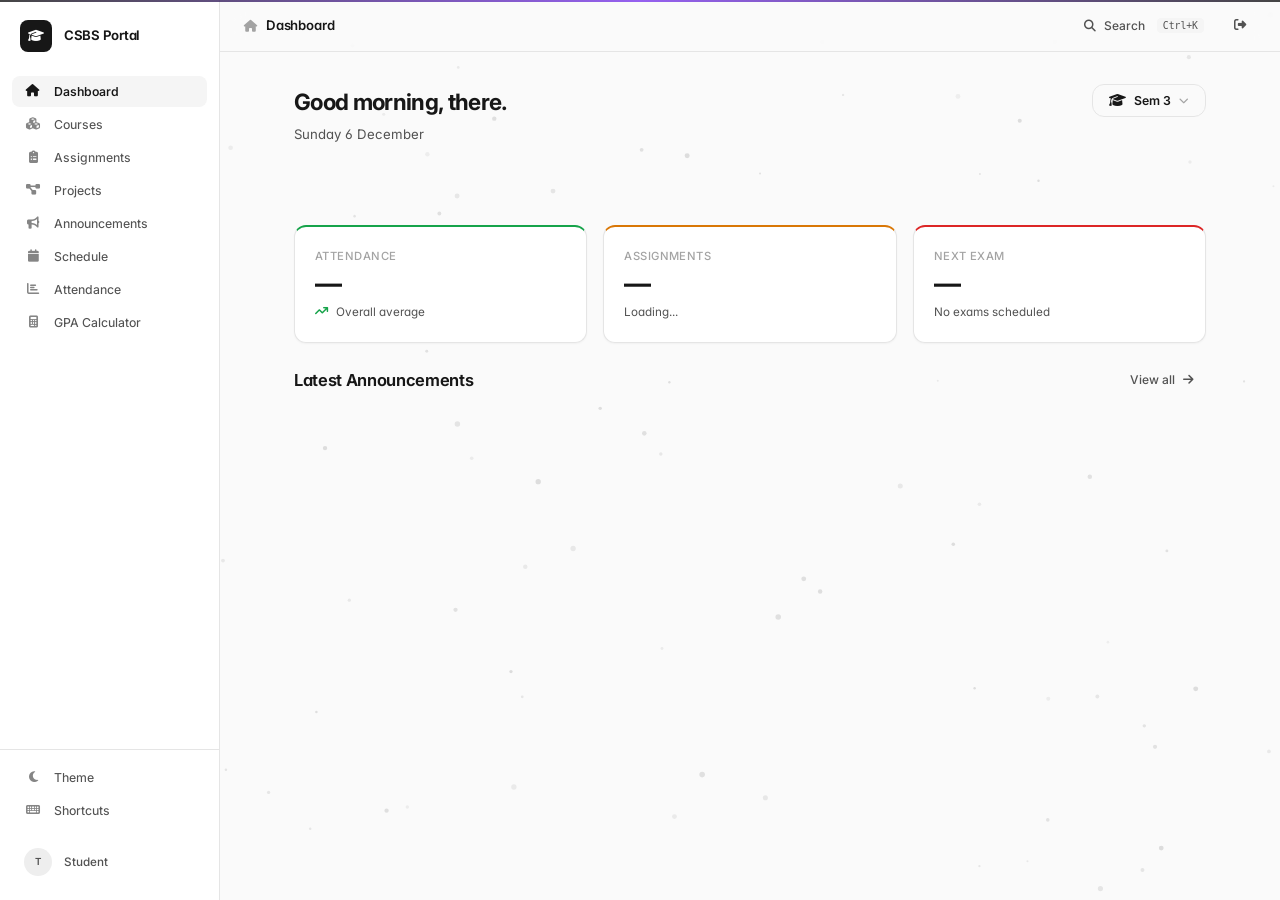
==== commit a0069c1d: "UI overhaul + PWA: installable offline app, DB timetable tab, rainbow day bar, scrollable today stri" ====
--- a/index.html
+++ b/index.html
@@ -5,18 +5,26 @@
     <meta name="viewport" content="width=device-width, initial-scale=1.0">
     <title>CSBS Portal</title>
     <meta name="description" content="CSBS Student Portal — Course modules, assignments, schedule, and attendance">
-    <link rel="stylesheet" href="https://cdnjs.cloudflare.com/ajax/libs/font-awesome/6.4.0/css/all.min.css">
-    <link href="https://fonts.googleapis.com/css2?family=Inter:wght@400;500;600;700&display=swap" rel="stylesheet">
+    <link rel="preconnect" href="https://cdnjs.cloudflare.com" crossorigin>
+    <link rel="preconnect" href="https://fonts.googleapis.com">
+    <link rel="preconnect" href="https://fonts.gstatic.com" crossorigin>
+    <link rel="stylesheet" href="https://cdnjs.cloudflare.com/ajax/libs/font-awesome/6.4.0/css/all.min.css" media="print" onload="this.media='all'">
+    <noscript><link rel="stylesheet" href="https://cdnjs.cloudflare.com/ajax/libs/font-awesome/6.4.0/css/all.min.css"></noscript>
+    <link href="https://fonts.googleapis.com/css2?family=Inter:wght@350;400;500;550;600;700&family=JetBrains+Mono:wght@400;500&display=swap" rel="stylesheet" media="print" onload="this.media='all'">
+    <noscript><link href="https://fonts.googleapis.com/css2?family=Inter:wght@350;400;500;550;600;700&family=JetBrains+Mono:wght@400;500&display=swap" rel="stylesheet"></noscript>
     <link rel="icon" type="image/svg+xml" href="/static/favicon.svg">
+    <link rel="manifest" href="/static/manifest.json">
+    <meta name="theme-color" content="#171717">
+    <link rel="apple-touch-icon" href="/static/favicon.svg">
     <link rel="stylesheet" href="/static/css/base.css">
     <link rel="stylesheet" href="/static/css/components.css">
     <script>
         // Prevent flash of wrong theme
         if (localStorage.getItem('theme') === 'dark') document.documentElement.dataset.theme = 'dark';
-        // Auth check — verify server session
-        fetch('/api/auth/check', { credentials: 'same-origin' })
-            .then(r => { if (!r.ok) window.location.href = '/login.html'; })
-            .catch(() => window.location.href = '/login.html');
+        // Auth check — verify server session (shared with main.js so we only hit it once)
+        window.__authCheck = fetch('/api/auth/check', { credentials: 'same-origin' })
+            .then(r => { if (r.status === 401 || r.status === 403) window.location.href = '/login.html'; return r; })
+            .catch(() => { /* offline — let the cached app render; sync happens when back online */ });
     </script>
 </head>
 <body>
@@ -61,9 +69,6 @@
                 </button>
             </div>
             <div class="sidebar-bottom">
-                <button class="sidebar-item" onclick="window.location.href='/ether'" title="Immersive 3D mode">
-                    <i class="fas fa-satellite"></i><span>Enter ETHER</span>
-                </button>
                 <button class="sidebar-item hidden" id="admin-link" onclick="window.location.href='/admin'">
                     <i class="fas fa-shield-halved"></i><span>Admin</span>
                 </button>
@@ -108,14 +113,27 @@
 
                     <!-- ===== DASHBOARD ===== -->
                     <section id="section-dashboard" class="page-section active">
-                        <div class="greeting fade-up">
-                            <h2 id="greeting-text">Good evening</h2>
-                            <p id="greeting-sub">Here's what's happening today</p>
-                        </div>
+                        <div class="dash-top fade-up">
+                            <div class="greeting">
+                                <h2 id="greeting-text">Good evening</h2>
+                                <p id="greeting-sub">Here's what's happening today</p>
+                            </div>
+                            <div class="dash-sem-picker" id="dash-sem-picker">
+                                <button class="dash-sem-btn" id="dash-sem-btn" onclick="toggleDashSemMenu()">
+                                    <i class="fas fa-graduation-cap"></i>
+                                    <span id="dash-sem-label">Sem 3</span>
+                                    <i class="fas fa-chevron-down dash-sem-arrow"></i>
+                                </button>
+                                <div class="dash-sem-menu" id="dash-sem-menu"></div>
+                            </div>
+                        </div>
+
+                        <div id="dash-hero-cards" class="stagger mt-6"></div>
+                        <div id="dash-today-section" class="stagger mt-6 mb-6"></div>
 
                         <div class="priority-strip stagger" id="priority-strip"></div>
 
-                        <div class="grid-4 stagger mb-6" id="stat-cards">
+                        <div class="grid-3 stagger mb-6" id="stat-cards">
                             <div class="stat-card" style="border-top:2px solid var(--success)">
                                 <span class="stat-label">Attendance</span>
                                 <span class="stat-value" id="stat-attendance">—</span>
@@ -126,11 +144,6 @@
                                 <span class="stat-value" id="stat-assignments">—</span>
                                 <span class="stat-sub" id="stat-assignments-sub">Loading...</span>
                             </div>
-                            <div class="stat-card" style="border-top:2px solid var(--accent)">
-                                <span class="stat-label">Courses</span>
-                                <span class="stat-value" id="stat-modules">—</span>
-                                <span class="stat-sub">This semester</span>
-                            </div>
                             <div class="stat-card" style="border-top:2px solid var(--danger)">
                                 <span class="stat-label">Next Exam</span>
                                 <span class="stat-value" id="stat-exam">—</span>
@@ -139,15 +152,12 @@
                         </div>
 
                         <div class="section-header mt-6">
-                            <h2 class="section-title">Today's Schedule</h2>
-                        </div>
-                        <div class="timeline stagger" id="today-timeline"></div>
-
-                        <div class="section-header mt-6">
                             <h2 class="section-title">Latest Announcements</h2>
                             <button class="btn-ghost" onclick="navigate('announcements')">View all <i class="fas fa-arrow-right"></i></button>
                         </div>
                         <div id="dashboard-announcements" class="flex-col gap-3 stagger"></div>
+
+                        <div id="dash-week-section" class="stagger mt-6 mb-6"></div>
                     </section>
 
                     <!-- ===== MODULES ===== -->
@@ -281,9 +291,7 @@
 
                         <!-- ── Timetable View ── -->
                         <div id="schedule-view-timetable" style="display:none">
-                            <div class="table-wrap">
-                                <table class="table" id="timetable"></table>
-                            </div>
+                            <div id="tt-tab-content"></div>
                         </div>
                     </section>
 
@@ -418,7 +426,7 @@
         </div>
     </div>
 
-    <script src="/static/js/main.js"></script>
+    <script src="/static/js/main.js" defer></script>
 
     <style>
         .page-section { display: none; opacity: 0; }
--- a/static/css/base.css
+++ b/static/css/base.css
@@ -4,7 +4,8 @@
    ============================================================ */
 
 /* ── Fonts ───────────────────────────────────────────────── */
-@import url('https://fonts.googleapis.com/css2?family=Inter:wght@350;400;500;550;600;700&family=JetBrains+Mono:wght@400;500&display=swap');
+/* Loaded via <link> in each HTML head (starts in parallel with CSS).
+   An @import here chains: download base.css → then discover fonts. */
 
 /* ── Design Tokens ───────────────────────────────────────── */
 :root {
@@ -67,41 +68,45 @@
 
 /* ── Dark Theme ──────────────────────────────────────────── */
 [data-theme="dark"] {
-    --bg-0: #0A0A0A;
-    --bg-1: #141414;
-    --bg-2: #1C1C1C;
-    --bg-3: #262626;
-
-    --text-1: #FAFAFA;
-    --text-2: #A3A3A3;
-    --text-3: #636363;
-
-    --border: #262626;
-    --border-hover: #363636;
-    --border-active: #525252;
-
-    --accent: #FAFAFA;
-    --accent-hover: #E5E5E5;
-    --accent-muted: rgba(250, 250, 250, 0.06);
-    --accent-glow: 0 0 0 3px rgba(250, 250, 250, 0.08);
+    /* Rich dark, not pure black — a whisper of blue-violet in every layer
+       (the Linear/Vercel trick) so surfaces feel deep instead of flat */
+    --bg-0: #0B0B10;
+    --bg-1: #121218;
+    --bg-2: #1A1A22;
+    --bg-3: #24242E;
+
+    /* Softer than pure white — less eye-searing on OLED, easier long reading */
+    --text-1: #EDEDF2;
+    --text-2: #A6A6B3;
+    --text-3: #6B6B78;
+
+    --border: #26262F;
+    --border-hover: #383844;
+    --border-active: #545464;
+
+    --accent: #EDEDF2;
+    --accent-hover: #D8D8E0;
+    --accent-muted: rgba(237, 237, 242, 0.07);
+    --accent-glow: 0 0 0 3px rgba(237, 237, 242, 0.09);
 
     --violet: #A78BFA;
-    --violet-muted: rgba(167, 139, 250, 0.12);
-
-    --success: #22C55E;
-    --success-muted: rgba(34, 197, 94, 0.12);
-    --warning: #F59E0B;
-    --warning-muted: rgba(245, 158, 11, 0.12);
-    --danger: #EF4444;
-    --danger-muted: rgba(239, 68, 68, 0.12);
-    --info: #3B82F6;
-    --info-muted: rgba(59, 130, 246, 0.12);
-
-    --shadow-xs: 0 1px 2px rgba(0,0,0,0.3);
-    --shadow-sm: 0 1px 3px rgba(0,0,0,0.4);
-    --shadow-md: 0 4px 6px rgba(0,0,0,0.4);
-    --shadow-lg: 0 10px 15px rgba(0,0,0,0.4);
-    --shadow-xl: 0 20px 25px rgba(0,0,0,0.5);
+    --violet-muted: rgba(167, 139, 250, 0.14);
+
+    /* Slightly softened status colors — full-sat versions glare on dark */
+    --success: #34D07C;
+    --success-muted: rgba(52, 208, 124, 0.12);
+    --warning: #F5A524;
+    --warning-muted: rgba(245, 165, 36, 0.12);
+    --danger: #F4626A;
+    --danger-muted: rgba(244, 98, 106, 0.12);
+    --info: #5B9CF6;
+    --info-muted: rgba(91, 156, 246, 0.12);
+
+    --shadow-xs: 0 1px 2px rgba(0,0,0,0.4);
+    --shadow-sm: 0 1px 3px rgba(0,0,0,0.5);
+    --shadow-md: 0 4px 10px rgba(0,0,0,0.5);
+    --shadow-lg: 0 10px 20px rgba(0,0,0,0.55);
+    --shadow-xl: 0 20px 30px rgba(0,0,0,0.6);
 }
 
 /* ── Reset & Base ────────────────────────────────────────── */
--- a/static/css/components.css
+++ b/static/css/components.css
@@ -9,6 +9,8 @@
     height: 100vh;
     width: 100%;
     overflow: hidden;
+    position: relative;
+    z-index: 1; /* keeps content above the ambient .bg-dots canvas */
 }
 
 /* ── Sidebar ─────────────────────────────────────────────── */
@@ -494,10 +496,92 @@
 .table tr:hover td { background: var(--bg-1); }
 
 /* Timetable special cells */
-.day-header { font-weight: 600; background: var(--bg-1) !important; }
-.break-cell { color: var(--text-3); font-style: italic; }
-.lunch-cell { color: var(--text-3); font-style: italic; }
+.day-header { font-weight: 600; background: var(--bg-1) !important; white-space: nowrap; }
+.break-cell { color: var(--text-3); font-style: italic; text-align: center; }
+.lunch-cell { color: var(--text-3); font-style: italic; text-align: center; white-space: nowrap; }
 .subject-cell { font-weight: 500; }
+.free-cell { color: var(--text-3); text-align: center; }
+
+/* ── Rich timetable cells + tooltips ─────────────────────── */
+.timetable td { vertical-align: top; }
+
+.tt-cell { position: relative; cursor: pointer; min-width: 120px; }
+.tt-cell:hover, .tt-cell:focus-visible { background: var(--accent-muted) !important; }
+.tt-cell.lab-cell { box-shadow: inset 3px 0 0 var(--accent); }
+
+.tt-name { font-weight: 600; font-size: 0.8rem; line-height: 1.25; }
+
+.tt-room {
+    margin-top: 3px;
+    font-size: 0.7rem;
+    color: var(--text-3);
+    font-family: var(--font-mono);
+    display: flex;
+    align-items: center;
+    gap: 6px;
+    flex-wrap: wrap;
+}
+.tt-room i { font-size: 0.65rem; }
+
+.tt-badge {
+    font-size: 0.6rem;
+    font-weight: 600;
+    padding: 1px 6px;
+    border-radius: 999px;
+    background: var(--bg-1);
+    border: 1px solid var(--border);
+    color: var(--text-2);
+    letter-spacing: 0.03em;
+}
+.tt-badge-lab {
+    background: var(--accent-muted);
+    color: var(--accent);
+    border-color: transparent;
+}
+
+/* Tooltip / popover */
+.tt-pop {
+    display: none;
+    position: absolute;
+    z-index: 50;
+    left: 50%;
+    top: calc(100% - 4px);
+    transform: translateX(-50%);
+    min-width: 220px;
+    max-width: 300px;
+    background: var(--bg-0);
+    border: 1px solid var(--border);
+    border-radius: var(--r-md);
+    box-shadow: 0 8px 24px rgba(0, 0, 0, 0.18);
+    padding: var(--sp-3) var(--sp-4);
+    text-align: left;
+    white-space: normal;
+    pointer-events: none;
+}
+.tt-cell:hover .tt-pop,
+.tt-cell:focus-visible .tt-pop,
+.tt-cell.tt-open .tt-pop { display: block; }
+
+/* Flip the tooltip up for rows near the bottom */
+.timetable tbody tr:nth-last-child(-n+2) .tt-pop { top: auto; bottom: calc(100% - 4px); }
+
+.tt-pop-title { font-weight: 600; font-size: 0.85rem; margin-bottom: var(--sp-2); }
+.tt-pop-row {
+    font-size: 0.75rem;
+    color: var(--text-2);
+    display: flex;
+    align-items: center;
+    gap: 8px;
+    padding: 2px 0;
+}
+.tt-pop-row i { width: 14px; text-align: center; color: var(--text-3); font-size: 0.7rem; }
+
+.timeline-room {
+    font-size: 0.72rem;
+    color: var(--text-3);
+    font-family: var(--font-mono);
+    margin-left: 6px;
+}
 
 /* ── Timeline ────────────────────────────────────────────── */
 .timeline {
@@ -1118,3 +1202,1103 @@
     .gpa-cgpa-value { font-size: 2.2rem; }
     .gpa-cgpa-breakdown { justify-content: flex-start; }
 }
+
+/* ═══════════════════════════════════════════════════════
+   DB-Backed Timetable Card Layout
+   ═══════════════════════════════════════════════════════ */
+
+#tt-grid {
+    display: flex;
+    flex-direction: column;
+    gap: var(--sp-4);
+}
+
+.tt-day-card {
+    border: 1px solid var(--border);
+    border-radius: var(--r-lg);
+    overflow: hidden;
+    background: var(--bg-0);
+    transition: box-shadow var(--dur-fast);
+}
+
+.tt-day-card.tt-today {
+    border-color: var(--accent);
+    box-shadow: 0 0 0 1px var(--accent);
+}
+
+.tt-day-header {
+    display: flex;
+    align-items: center;
+    gap: var(--sp-3);
+    padding: var(--sp-3) var(--sp-5);
+    background: var(--bg-1);
+    border-bottom: 1px solid var(--border);
+    font-weight: 600;
+    font-size: 0.88rem;
+}
+
+.tt-today .tt-day-header {
+    background: var(--accent);
+    color: var(--bg-0);
+    border-bottom-color: var(--accent);
+}
+
+.tt-today .tt-day-header .badge { background: rgba(255,255,255,0.2); color: #fff; }
+
+.tt-day-count {
+    margin-left: auto;
+    font-size: 0.72rem;
+    font-weight: 500;
+    color: var(--text-3);
+}
+
+.tt-today .tt-day-count { color: rgba(255,255,255,0.7); }
+
+.tt-slots {
+    display: flex;
+    flex-direction: column;
+}
+
+.tt-slot {
+    display: flex;
+    align-items: center;
+    gap: var(--sp-4);
+    padding: var(--sp-3) var(--sp-5);
+    border-bottom: 1px solid var(--border);
+    transition: background var(--dur-instant);
+    min-height: 52px;
+}
+
+.tt-slot:last-child { border-bottom: none; }
+.tt-slot:hover { background: var(--bg-1); }
+
+.tt-slot.tt-now {
+    background: color-mix(in srgb, var(--accent) 6%, transparent);
+    border-left: 3px solid var(--accent);
+}
+
+.tt-slot.tt-break, .tt-slot.tt-free {
+    background: var(--bg-1);
+    opacity: 0.7;
+}
+
+.tt-time {
+    font-size: 0.72rem;
+    font-family: var(--font-mono);
+    color: var(--text-3);
+    white-space: nowrap;
+    min-width: 100px;
+    flex-shrink: 0;
+}
+
+.tt-slot.tt-now .tt-time { color: var(--accent); font-weight: 600; }
+
+.tt-info {
+    flex: 1;
+    min-width: 0;
+}
+
+.tt-slot .tt-name {
+    font-weight: 600;
+    font-size: 0.88rem;
+    white-space: nowrap;
+    overflow: hidden;
+    text-overflow: ellipsis;
+}
+
+.tt-slot .tt-code {
+    font-size: 0.7rem;
+    font-family: var(--font-mono);
+    color: var(--text-3);
+    margin-right: var(--sp-2);
+}
+
+.tt-slot .tt-room {
+    font-size: 0.72rem;
+    color: var(--text-3);
+    display: inline-flex;
+    align-items: center;
+    gap: 4px;
+}
+
+.tt-subj {
+    flex: 1;
+    font-size: 0.84rem;
+    color: var(--text-2);
+}
+
+.tt-now-badge {
+    font-size: 0.68rem;
+    font-weight: 700;
+    color: var(--accent);
+    display: flex;
+    align-items: center;
+    gap: 4px;
+    white-space: nowrap;
+    animation: pulse 2s infinite;
+}
+
+@keyframes pulse {
+    0%, 100% { opacity: 1; }
+    50% { opacity: 0.4; }
+}
+
+@media (max-width: 560px) {
+    .tt-time { min-width: 80px; font-size: 0.68rem; }
+    .tt-slot .tt-name { font-size: 0.82rem; }
+    .tt-slot { padding: var(--sp-2) var(--sp-3); gap: var(--sp-2); }
+    .tt-day-header { padding: var(--sp-2) var(--sp-3); }
+}
+
+/* Lab slot indicator */
+.tt-slot.tt-lab {
+    border-left: 3px solid var(--accent);
+}
+.tt-slot.tt-lab .tt-name::after {
+    content: ' Lab';
+    font-size: 0.65rem;
+    font-weight: 700;
+    color: var(--accent);
+    text-transform: uppercase;
+    letter-spacing: .04em;
+    margin-left: 5px;
+    opacity: 0.8;
+}
+
+/* Clickable slots */
+.tt-slot[onclick] { cursor: pointer; }
+.tt-slot[onclick]:hover { background: var(--bg-1); }
+
+/* Chevron info icon */
+.tt-info-icon {
+    color: var(--text-3);
+    font-size: 0.7rem;
+    flex-shrink: 0;
+    margin-left: auto;
+    padding-left: var(--sp-2);
+    transition: transform var(--dur-instant);
+}
+
+/* Faculty detail panel (hidden by default, expands on click) */
+.tt-detail {
+    display: none;
+    margin-top: var(--sp-2);
+    padding: var(--sp-2) var(--sp-3);
+    background: var(--bg-2);
+    border-radius: var(--r-sm);
+    border-left: 2px solid var(--accent);
+}
+.tt-detail.tt-detail-open { display: block; }
+.tt-detail-row {
+    font-size: 0.76rem;
+    color: var(--text-2);
+    display: flex;
+    align-items: center;
+    gap: var(--sp-2);
+    padding: 2px 0;
+}
+.tt-detail-row i { color: var(--accent); width: 12px; }
+
+/* ============================================================
+   DASHBOARD SCHEDULE-FIRST LAYOUT
+   ============================================================ */
+
+/* Greeting + semester picker row */
+.dash-top {
+    display: flex;
+    align-items: flex-start;
+    justify-content: space-between;
+    gap: var(--sp-4);
+    margin-bottom: var(--sp-2);
+    flex-wrap: wrap;
+}
+
+/* Semester picker dropdown */
+.dash-sem-picker { position: relative; }
+.dash-sem-btn {
+    display: flex;
+    align-items: center;
+    gap: var(--sp-2);
+    padding: var(--sp-2) var(--sp-4);
+    background: var(--bg-1);
+    border: 1px solid var(--border);
+    border-radius: var(--r-md);
+    color: var(--text-1);
+    font-size: 0.82rem;
+    font-weight: 600;
+    cursor: pointer;
+    transition: all var(--dur-instant);
+    white-space: nowrap;
+}
+.dash-sem-btn:hover { background: var(--bg-2); border-color: var(--accent); }
+.dash-sem-btn i:first-child { color: var(--accent); font-size: 0.9rem; }
+.dash-sem-arrow { font-size: 0.65rem; color: var(--text-3); transition: transform var(--dur-instant); }
+.dash-sem-picker.open .dash-sem-arrow { transform: rotate(180deg); }
+
+.dash-sem-menu {
+    display: none;
+    position: absolute;
+    top: calc(100% + 4px);
+    right: 0;
+    background: var(--bg-0);
+    border: 1px solid var(--border);
+    border-radius: var(--r-md);
+    box-shadow: var(--shadow-lg);
+    min-width: 140px;
+    z-index: 50;
+    overflow: hidden;
+}
+.dash-sem-picker.open .dash-sem-menu { display: block; }
+.dash-sem-option {
+    display: flex;
+    align-items: center;
+    gap: var(--sp-2);
+    padding: var(--sp-3) var(--sp-4);
+    font-size: 0.82rem;
+    color: var(--text-1);
+    cursor: pointer;
+    transition: background var(--dur-instant);
+    border: none;
+    background: none;
+    width: 100%;
+    text-align: left;
+}
+.dash-sem-option:hover { background: var(--bg-1); }
+.dash-sem-option.active { color: var(--accent); font-weight: 600; background: var(--accent-muted); }
+.dash-sem-option i { width: 16px; text-align: center; }
+
+/* ── Hero cards (Live Now / Up Next) ── */
+#dash-hero-cards {
+    display: flex;
+    gap: var(--sp-4);
+    margin-bottom: var(--sp-5);
+    flex-wrap: wrap;
+}
+#dash-hero-cards:empty { display: none; margin: 0; }
+
+.dash-live-card,
+.dash-next-card {
+    flex: 1;
+    min-width: 260px;
+    padding: var(--sp-4) var(--sp-5);
+    border-radius: var(--r-lg);
+    background: var(--bg-0);
+    border: 1px solid var(--border);
+    position: relative;
+    overflow: hidden;
+    cursor: pointer;
+    transition: transform var(--dur-instant), border-color var(--dur-instant);
+}
+.dash-live-card:hover,
+.dash-next-card:hover { transform: translateY(-1px); border-color: var(--accent); }
+
+/* Live Now card — accent border + glow */
+.dash-live-card {
+    border-color: var(--accent);
+    background: linear-gradient(135deg, var(--accent-muted) 0%, var(--bg-0) 60%);
+}
+.dash-live-card::before {
+    content: '';
+    position: absolute;
+    top: 0; left: 0; bottom: 0;
+    width: 4px;
+    background: var(--accent);
+}
+
+/* Up Next card — subtle violet edge; hero-sized when no live class */
+.dash-next-card::before {
+    content: '';
+    position: absolute;
+    top: 0; left: 0; bottom: 0;
+    width: 4px;
+    background: var(--violet);
+    opacity: 0.6;
+}
+.dash-next-card.dash-next-hero { padding: var(--sp-5) var(--sp-6); }
+.dash-next-card.dash-next-hero .dash-hero-subject { font-size: 1.1rem; }
+
+.dash-hero-tag {
+    font-size: 0.65rem;
+    font-weight: 700;
+    text-transform: uppercase;
+    letter-spacing: 0.06em;
+    margin-bottom: 4px;
+    display: flex;
+    align-items: center;
+    gap: 6px;
+    color: var(--accent);
+}
+.dash-hero-tag.next { color: var(--text-3); }
+.dash-hero-tag.next i { color: var(--violet); }
+.dash-hero-subject {
+    font-size: 0.95rem;
+    font-weight: 600;
+    color: var(--text-1);
+    margin-bottom: 2px;
+    white-space: nowrap;
+    overflow: hidden;
+    text-overflow: ellipsis;
+}
+.dash-hero-time {
+    font-size: 0.78rem;
+    color: var(--text-2);
+    font-family: var(--font-mono);
+}
+.dash-hero-time strong { color: var(--accent); font-weight: 600; }
+.dash-next-card .dash-hero-time strong { color: var(--violet); }
+.dash-hero-faculty {
+    font-size: 0.74rem;
+    color: var(--text-3);
+    margin-top: 4px;
+    display: flex;
+    align-items: center;
+    gap: 6px;
+}
+.dash-hero-faculty i { font-size: 0.65rem; }
+
+/* Pulsing live dot */
+.live-dot {
+    width: 8px;
+    height: 8px;
+    background: var(--accent);
+    border-radius: 50%;
+    display: inline-block;
+    animation: pulseDot 1.5s ease-in-out infinite;
+}
+@keyframes pulseDot {
+    0%, 100% { opacity: 1; box-shadow: 0 0 0 0 var(--accent); }
+    50% { opacity: 0.7; box-shadow: 0 0 0 6px transparent; }
+}
+
+/* Finished slots in today's timeline fade back */
+.timeline-slot.past { opacity: 0.45; }
+.timeline-slot.past .subject { text-decoration: line-through; text-decoration-color: var(--text-3); }
+
+/* Flash highlight when jumping from a class to its course card */
+.course-flash {
+    animation: courseFlash 2.4s var(--ease-out);
+}
+@keyframes courseFlash {
+    0%, 35% { box-shadow: 0 0 0 2px var(--accent); }
+    100% { box-shadow: 0 0 0 0 transparent; }
+}
+
+/* Subject Allocation & Faculty dropdown button */
+.dash-info-dropdown-btn {
+    display: flex;
+    align-items: center;
+    justify-content: space-between;
+    width: 100%;
+    padding: var(--sp-3) var(--sp-4);
+    background: var(--bg-0);
+    border: 1px solid var(--border);
+    border-radius: var(--r-md);
+    color: var(--text-1);
+    font-size: 0.85rem;
+    font-weight: 600;
+    cursor: pointer;
+    font-family: inherit;
+    transition: all var(--dur-instant);
+}
+.dash-info-dropdown-btn:hover { border-color: var(--accent); background: var(--bg-1); }
+.dash-info-dropdown-content {
+    margin-top: var(--sp-2);
+    border: 1px solid var(--border);
+    border-radius: var(--r-md);
+    overflow: hidden;
+    background: var(--bg-0);
+}
+
+/* ── Responsive ── */
+@media (max-width: 640px) {
+    .dash-top { flex-direction: column; gap: var(--sp-3); }
+    #dash-hero-cards { flex-direction: column; }
+    .dash-live-card, .dash-next-card { min-width: 0; }
+    .dash-hero-subject { white-space: normal; }
+    .dash-week-time { min-width: 52px; font-size: 0.68rem; }
+}
+
+/* ============================================================
+   DASHBOARD TIMELINE & CHIPS
+   ============================================================ */
+
+/* Dashboard Hero Combined */
+.dash-hero-combined-card {
+    display: flex;
+    flex-direction: column;
+    gap: 16px;
+    background: var(--bg-0);
+    padding: 24px;
+    border-radius: 24px;
+    box-shadow: var(--shadow-md);
+    border: 1px solid var(--border);
+    transition: transform 0.2s;
+}
+@media(min-width: 768px) {
+    .dash-hero-combined-card {
+        flex-direction: row;
+        align-items: stretch;
+    }
+}
+.dash-hero-combined-card:hover {
+    border-color: var(--text-3);
+    transform: translateY(-2px);
+}
+
+.dash-hero-divider {
+    height: 1px;
+    background: var(--border);
+    margin: 4px 0;
+}
+@media(min-width: 768px) {
+    .dash-hero-divider {
+        height: auto;
+        width: 1px;
+        margin: 0 8px;
+    }
+}
+
+.dash-grid-table-container {
+    overflow-x: auto;
+    margin-bottom: 24px;
+    background: var(--bg-0);
+    border-radius: 16px;
+    box-shadow: var(--shadow-sm);
+    border: 1px solid var(--border);
+}
+.dash-grid-table {
+    width: 100%;
+    border-collapse: collapse;
+    font-size: 0.8rem;
+    text-align: center;
+    min-width: 900px;
+}
+.dash-grid-table th, .dash-grid-table td {
+    border: 1px solid var(--border);
+    padding: 12px 8px;
+    height: 70px;
+    vertical-align: middle;
+    transition: background 0.2s;
+}
+.dash-grid-table th:first-child, .dash-grid-table td:first-child { border-left: none; }
+.dash-grid-table th:last-child, .dash-grid-table td:last-child { border-right: none; }
+.dash-grid-table tr:first-child th { border-top: none; }
+.dash-grid-table tr:last-child td { border-bottom: none; }
+
+.dash-grid-table th {
+    background: var(--bg-0);
+    font-weight: 700;
+    color: var(--text-2);
+}
+.dash-grid-table td {
+    color: var(--text-1);
+}
+.dash-grid-table .slot-regular {
+    background: var(--bg-0);
+    color: var(--text-1);
+    font-weight: 600;
+}
+.dash-grid-table .slot-regular:hover {
+    background: var(--bg-1);
+}
+.dash-grid-table .slot-lunch {
+    background: var(--bg-0);
+    color: var(--success);
+    font-weight: 700;
+    letter-spacing: 1px;
+}
+.dash-grid-table .slot-pink {
+    background: var(--bg-0);
+    color: var(--danger);
+    font-weight: 600;
+}
+
+.dash-alloc-table {
+    width: 100%;
+    border-collapse: collapse;
+    font-size: 0.85rem;
+    text-align: left;
+}
+.dash-alloc-table th, .dash-alloc-table td {
+    padding: 12px 16px;
+    border-bottom: 1px solid var(--border);
+}
+.dash-alloc-table th {
+    background: var(--bg-1);
+    font-weight: 700;
+    color: var(--text-2);
+    text-transform: uppercase;
+    font-size: 0.75rem;
+}
+.dash-alloc-table tr:last-child td {
+    border-bottom: none;
+}
+
+/* Dashboard Timeline & Chips */
+.dash-strip {
+    display: flex;
+    gap: 12px;
+    overflow-x: auto;
+    scrollbar-width: none;
+    padding: 4px;
+}
+.dash-strip::-webkit-scrollbar { display: none; }
+
+.dash-chip {
+    flex: 0 0 auto;
+    min-width: 180px;
+    background: var(--bg-1);
+    border: 1px solid var(--border);
+    border-radius: 12px;
+    padding: 10px 12px;
+    cursor: pointer;
+    transition: all 0.2s ease;
+    display: flex;
+    flex-direction: column;
+}
+.dash-chip:hover {
+    border-color: var(--text-3);
+    box-shadow: var(--shadow-sm);
+    transform: translateY(-2px);
+}
+.dash-chip.live {
+    background: var(--bg-0);
+    border-color: var(--accent);
+    box-shadow: 0 0 0 2px var(--accent-muted), var(--shadow-sm);
+}
+.dash-chip.past {
+    opacity: 0.6;
+}
+
+/* Week Accordion */
+.dash-week-tabs {
+    display: flex;
+    gap: 8px;
+    overflow-x: auto;
+    scrollbar-width: none;
+    padding-bottom: 4px;
+}
+.dash-week-tabs::-webkit-scrollbar { display: none; }
+
+.dash-week-tab {
+    padding: 8px 16px;
+    border-radius: 99px;
+    border: 1px solid var(--border);
+    background: var(--bg-1);
+    color: var(--text-2);
+    font-weight: 600;
+    font-size: 0.85rem;
+    cursor: pointer;
+    white-space: nowrap;
+    transition: all 0.2s;
+}
+.dash-week-tab:hover {
+    background: var(--bg-2);
+    color: var(--text-1);
+}
+.dash-week-tab.active {
+    background: var(--accent);
+    color: var(--bg-0);
+    border-color: var(--accent);
+}
+
+.dash-section-title {
+    font-size: 1.05rem;
+    font-weight: 700;
+    color: var(--text-1);
+    display: flex;
+    align-items: center;
+}
+
+/* ============================================================
+   Schedule → Timetable tab + UI polish pass
+   ============================================================ */
+
+/* ── Timetable tab ── */
+.tt-toolbar {
+    display: flex;
+    align-items: center;
+    justify-content: space-between;
+    flex-wrap: wrap;
+    gap: var(--sp-3);
+    margin-bottom: var(--sp-4);
+}
+
+.tt-legend {
+    display: flex;
+    align-items: center;
+    gap: var(--sp-4);
+    font-size: 0.75rem;
+    color: var(--text-2);
+}
+.tt-legend > span { display: inline-flex; align-items: center; gap: 6px; }
+.tt-legend-dot {
+    width: 8px; height: 8px;
+    border-radius: 50%;
+    display: inline-block;
+}
+
+.tt-grid-wrap {
+    animation: fadeUp var(--dur-fast) var(--ease-out);
+}
+
+/* Today's row gets a whisper of tint */
+.dash-grid-table .tt-today-row th {
+    color: var(--accent);
+    position: relative;
+}
+.dash-grid-table .tt-today-row th::after {
+    content: '';
+    position: absolute;
+    left: 0; top: 0; bottom: 0;
+    width: 3px;
+    background: var(--accent);
+    border-radius: 0 3px 3px 0;
+}
+.dash-grid-table .tt-today-row td { background: var(--accent-muted); }
+
+/* Live period cell */
+.dash-grid-table .tt-live-cell {
+    position: relative;
+    background: var(--bg-0) !important;
+    box-shadow: inset 0 0 0 2px var(--accent);
+    border-radius: 4px;
+}
+.tt-now-badge {
+    display: inline-block;
+    margin-top: 6px;
+    padding: 1px 8px;
+    font-size: 0.6rem;
+    font-weight: 800;
+    letter-spacing: 0.08em;
+    color: var(--bg-0);
+    background: var(--accent);
+    border-radius: var(--r-full);
+    animation: pulse 2s infinite;
+}
+
+/* Clickable timetable cells */
+.dash-grid-table .tt-click { cursor: pointer; }
+.dash-grid-table .tt-click:hover {
+    background: var(--accent-muted) !important;
+    box-shadow: inset 0 0 0 1px var(--border-hover);
+}
+
+/* ── Hero live-progress bar ── */
+.hero-progress {
+    margin-top: 12px;
+    height: 5px;
+    border-radius: var(--r-full);
+    background: var(--bg-2);
+    overflow: hidden;
+}
+.hero-progress-fill {
+    height: 100%;
+    border-radius: var(--r-full);
+    background: linear-gradient(90deg, var(--accent), var(--violet));
+    transition: width 600ms var(--ease-out);
+}
+.hero-progress-label {
+    margin-top: 4px;
+    font-size: 0.68rem;
+    font-family: var(--font-mono);
+    color: var(--text-3);
+    text-align: right;
+}
+
+/* ── Modernization: cards & stats ── */
+.stat-card {
+    position: relative;
+    overflow: hidden;
+    transition: border-color var(--dur-fast) ease,
+                box-shadow var(--dur-fast) ease,
+                transform var(--dur-fast) var(--ease-out);
+}
+.stat-card:hover {
+    border-color: var(--border-hover);
+    box-shadow: var(--shadow-md);
+    transform: translateY(-2px);
+}
+.stat-card::before {
+    content: '';
+    position: absolute;
+    inset: 0;
+    background: radial-gradient(400px 80px at 50% -20%, var(--accent-muted), transparent 70%);
+    opacity: 0;
+    transition: opacity var(--dur-fast) ease;
+    pointer-events: none;
+}
+.stat-card:hover::before { opacity: 1; }
+
+.dash-hero-combined-card {
+    transition: box-shadow var(--dur-fast) ease, transform var(--dur-fast) var(--ease-out);
+}
+.dash-hero-combined-card:hover { box-shadow: var(--shadow-lg); }
+
+.hero-live-section, .hero-next-section {
+    border-radius: var(--r-md);
+    padding: 8px;
+    margin: -8px;
+    transition: background var(--dur-fast) ease;
+}
+.hero-live-section:hover, .hero-next-section:hover { background: var(--bg-1); }
+
+/* Chips: springier hover */
+.dash-chip {
+    transition: border-color var(--dur-fast) ease,
+                box-shadow var(--dur-fast) ease,
+                transform var(--dur-fast) var(--ease-spring);
+}
+.dash-chip:active { transform: scale(0.98); }
+
+/* Filter pills: subtle lift on active */
+.filter-pill { transition: all var(--dur-fast) var(--ease-out); }
+.filter-pill.active { box-shadow: var(--shadow-sm); }
+
+/* Fold buttons */
+.dash-info-dropdown-btn { transition: all var(--dur-fast) ease; }
+.dash-info-dropdown-btn:hover { border-color: var(--border-hover); box-shadow: var(--shadow-sm); }
+
+/* Priority items: smoother slide */
+.priority-item { transition: all var(--dur-fast) var(--ease-out); }
+.priority-item:hover { transform: translateX(3px); }
+
+@media (max-width: 640px) {
+    .tt-toolbar { flex-direction: column; align-items: flex-start; }
+    .tt-legend { flex-wrap: wrap; gap: var(--sp-3); }
+}
+
+
+
+
+/* ── Trust & polish: freshness pill + inline retry ─────────────── */
+.dash-updated-pill {
+    display: inline-flex;
+    align-items: center;
+    gap: 6px;
+    margin-top: var(--sp-2);
+    padding: 3px 10px;
+    font-family: 'JetBrains Mono', monospace;
+    font-size: 0.68rem;
+    color: var(--text-3);
+    background: var(--bg-2);
+    border: 1px solid var(--bg-3);
+    border-radius: 999px;
+    letter-spacing: 0.02em;
+}
+
+.retry-card { text-align: center; }
+.retry-card i { font-size: 1.6rem; color: var(--text-3); margin-bottom: var(--sp-3); }
+
+.retry-btn {
+    margin-top: var(--sp-4);
+    display: inline-flex;
+    align-items: center;
+    gap: 8px;
+    padding: 8px 18px;
+    border: 1px solid var(--bg-3);
+    border-radius: var(--r-md, 10px);
+    background: var(--bg-1);
+    color: var(--text-1);
+    font-weight: 600;
+    cursor: pointer;
+    transition: all 0.2s var(--ease-out);
+}
+.retry-btn:hover { background: var(--accent); color: var(--bg-0); border-color: var(--accent); }
+
+/* ── Mobile dashboard: compact, glanceable, one thumb ──────────── */
+@media (max-width: 640px) {
+    /* Stat cards: 3-across compact row instead of three stacked cards */
+    #stat-cards { grid-template-columns: repeat(3, 1fr); gap: var(--sp-2); }
+    #stat-cards .stat-card { padding: var(--sp-3); border-radius: var(--r-md); }
+    #stat-cards .stat-label { font-size: 0.6rem; letter-spacing: 0.03em; }
+    #stat-cards .stat-value { font-size: 1.25rem; }
+    #stat-cards .stat-sub { font-size: 0.62rem; color: var(--text-3); }
+    #stat-cards .stat-sub i { display: none; }
+
+    /* Tighter vertical rhythm — the desktop gaps feel like dead space on a phone */
+    #section-dashboard .mt-6 { margin-top: var(--sp-4); }
+    #section-dashboard .mb-6 { margin-bottom: var(--sp-4); }
+    #section-dashboard .greeting h2 { font-size: 1.35rem; }
+    #section-dashboard .greeting p { font-size: 0.8rem; }
+
+    /* Priority strip items shrink to chips */
+    .priority-strip { gap: var(--sp-2); }
+    .priority-item { padding: 10px 12px; font-size: 0.78rem; }
+
+    /* Announcements: lighter cards */
+    #dashboard-announcements .card { padding: var(--sp-4); }
+
+    /* Section headers slightly smaller */
+    #section-dashboard .section-title { font-size: 1.05rem; }
+}
+
+
+/* ── Ambient background dots — sits behind everything ───────────── */
+.bg-dots {
+    position: fixed;
+    inset: 0;
+    pointer-events: none;
+    z-index: 0;
+}
+
+/* ── Card / canvas separation ───────────────────────────────────────
+   Cards and the page were the exact same color — only the border did the
+   work. Shift the content canvas one tier down so white cards float on an
+   off-white field (and dark cards on near-black), plus a soft resting
+   shadow so every box reads as a real surface. */
+body { background: var(--bg-1); }
+.main-header { background: color-mix(in srgb, var(--bg-1) 80%, transparent); backdrop-filter: blur(12px); -webkit-backdrop-filter: blur(12px); }
+
+.card, .stat-card, .dash-hero-combined-card, .module-card {
+    background: var(--bg-0);
+    box-shadow: var(--shadow-xs);
+}
+[data-theme="dark"] .card,
+[data-theme="dark"] .stat-card,
+[data-theme="dark"] .dash-hero-combined-card,
+[data-theme="dark"] .module-card {
+    background: var(--bg-2); /* in dark mode lighter = closer, so cards rise above the page */
+}
+
+/* ── Dark theme craft pass ──────────────────────────────────────── */
+/* Hairline light along the top edge of raised surfaces — mimics an
+   overhead light source, the detail that makes dark UIs feel premium */
+[data-theme="dark"] .card,
+[data-theme="dark"] .stat-card,
+[data-theme="dark"] .dash-hero-combined-card,
+[data-theme="dark"] .module-card {
+    border-color: rgba(255, 255, 255, 0.07);
+    box-shadow: inset 0 1px 0 rgba(255, 255, 255, 0.045), var(--shadow-xs);
+}
+
+/* Very faint violet ambience bleeding from the top of the page, so the
+   background has depth instead of being one flat slab */
+[data-theme="dark"] body {
+    background:
+        radial-gradient(1200px 500px at 50% -10%, rgba(124, 88, 237, 0.055), transparent 65%),
+        var(--bg-1);
+}
+
+/* Sidebar melts into the page a bit more in dark */
+[data-theme="dark"] .sidebar { background: rgba(11, 11, 16, 0.6); backdrop-filter: blur(10px); -webkit-backdrop-filter: blur(10px); }
+
+/* Ambient dots get a violet tint in dark so they match the glow */
+
+/* Live and Up-Next are two completely separate cards — no shared box.
+   Live = warm card with red top edge; Next = clean card with accent edge. */
+.hero-live-section,
+.hero-next-section {
+    flex: 1;
+    min-width: 260px;
+    padding: var(--sp-5) !important;
+    border-radius: 20px;
+    border: 1px solid var(--border);
+    box-shadow: var(--shadow-sm);
+    transition: transform 0.2s var(--ease-out), box-shadow 0.2s var(--ease-out);
+}
+.hero-live-section {
+    background:
+        linear-gradient(180deg, var(--danger-muted), transparent 55%),
+        var(--bg-0);
+    border-top: 3px solid var(--danger);
+}
+.hero-next-section {
+    background: var(--bg-0);
+    border-top: 3px solid var(--accent);
+}
+[data-theme="dark"] .hero-live-section,
+[data-theme="dark"] .hero-next-section { background-color: var(--bg-2); }
+.hero-live-section:hover, .hero-next-section:hover { box-shadow: var(--shadow-md); }
+.dash-hero-divider { display: none; }
+
+/* schedule sits flush under the date/updated pill */
+#dash-hero-cards.mt-6 { margin-top: 0; }
+
+/* ── Day timeline — rainbow bar for the whole college day ───────── */
+.day-timeline {
+    flex-basis: 100%;   /* full row of the #dash-hero-cards flex — sits above the card */
+    width: 100%;
+    margin: 0 0 var(--sp-1);
+    animation: fadeUp 0.4s var(--ease-out) both;
+}
+
+.day-tl-head {
+    display: flex;
+    align-items: center;
+    justify-content: space-between;
+    gap: var(--sp-3);
+    margin-bottom: 8px;
+}
+
+.day-tl-time {
+    font-family: 'JetBrains Mono', monospace;
+    font-size: 0.66rem;
+    color: var(--text-3);
+    letter-spacing: 0.03em;
+}
+
+.day-tl-label {
+    font-size: 0.72rem;
+    font-weight: 600;
+    color: var(--text-2);
+}
+
+.day-tl-track {
+    position: relative;
+    height: 18px;
+    border-radius: 999px;
+    overflow: hidden;
+    border: 1px solid var(--border);
+    background: var(--bg-2);
+}
+
+/* full-width rainbow, animated slow drift so it feels alive */
+.day-tl-rainbow {
+    position: absolute;
+    inset: 0;
+    background: linear-gradient(90deg,
+        #F43F5E, #F97316, #FACC15, #22C55E, #06B6D4, #6366F1, #A855F7, #F43F5E);
+    background-size: 200% 100%;
+    animation: rainbowSlide 14s linear infinite;
+}
+
+@keyframes rainbowSlide {
+    from { background-position: 0% 0; }
+    to { background-position: 200% 0; }
+}
+
+/* covers the not-yet-reached part of the day — rainbow shows through faintly */
+.day-tl-veil {
+    position: absolute;
+    top: 0; bottom: 0; right: 0;
+    background: color-mix(in srgb, var(--bg-2) 88%, transparent);
+    backdrop-filter: saturate(0.4);
+}
+
+/* class boundary ticks */
+.day-tl-tick {
+    position: absolute;
+    top: 2px; bottom: 2px;
+    width: 2px;
+    background: color-mix(in srgb, var(--bg-0) 55%, transparent);
+    border-radius: 2px;
+}
+
+/* the "now" dot riding the edge of the fill */
+.day-tl-now {
+    position: absolute;
+    top: 50%;
+    width: 8px; height: 8px;
+    border-radius: 50%;
+    background: #fff;
+    border: 2px solid var(--text-1);
+    transform: translate(-50%, -50%);
+    box-shadow: 0 0 8px rgba(0,0,0,0.35);
+}
+
+/* ── Hero strip — today's classes as one scrollable row ─────────── */
+.hero-strip {
+    display: flex;
+    gap: var(--sp-4);            /* healthy gap between boxes */
+    overflow-x: auto;
+    padding: var(--sp-1) var(--sp-1) var(--sp-3);
+    scroll-snap-type: x proximity;
+    scrollbar-width: none;
+    width: 100%;
+}
+.hero-strip::-webkit-scrollbar { display: none; }
+
+.hero-slot-card {
+    flex: 0 0 auto;
+    width: 210px;                /* small, glanceable boxes */
+    padding: var(--sp-4);
+    border-radius: 16px;
+    background: var(--bg-0);
+    border: 1px solid var(--border);
+    box-shadow: var(--shadow-xs);
+    cursor: pointer;
+    scroll-snap-align: center;
+    transition: transform 0.2s var(--ease-out), box-shadow 0.2s var(--ease-out), opacity 0.2s ease;
+}
+[data-theme="dark"] .hero-slot-card { background: var(--bg-2); }
+.hero-slot-card:hover { box-shadow: var(--shadow-md); }
+
+/* done classes fade back */
+.hero-slot-card.past {
+    opacity: 0.45;
+    filter: grayscale(0.6);
+    box-shadow: none;
+}
+.hero-slot-card.past:hover { opacity: 0.7; }
+
+/* the live one leads */
+.hero-slot-card.live {
+    border-top: 3px solid var(--danger);
+    background:
+        linear-gradient(180deg, var(--danger-muted), transparent 55%),
+        var(--bg-0);
+    width: 240px;
+    box-shadow: var(--shadow-sm);
+}
+[data-theme="dark"] .hero-slot-card.live {
+    background:
+        linear-gradient(180deg, var(--danger-muted), transparent 55%),
+        var(--bg-2);
+}
+
+.hero-slot-card.upcoming { border-top: 3px solid var(--accent); }
+
+.hero-slot-tag {
+    display: flex;
+    align-items: center;
+    gap: 6px;
+    font-size: 0.64rem;
+    font-weight: 700;
+    letter-spacing: 0.06em;
+    text-transform: uppercase;
+    color: var(--text-3);
+    margin-bottom: 6px;
+}
+.hero-slot-card.live .hero-slot-tag { color: var(--danger); }
+.hero-slot-card.upcoming .hero-slot-tag { color: var(--accent); }
+
+.hero-slot-dot {
+    width: 7px; height: 7px;
+    border-radius: 50%;
+    background: var(--danger);
+    box-shadow: 0 0 8px var(--danger);
+    animation: pulse 2s infinite;
+}
+
+.hero-slot-subject {
+    font-size: 0.92rem;
+    font-weight: 700;
+    color: var(--text-1);
+    line-height: 1.3;
+    margin-bottom: 6px;
+    display: -webkit-box;
+    -webkit-line-clamp: 2;
+    -webkit-box-orient: vertical;
+    overflow: hidden;
+}
+
+.hero-slot-meta {
+    font-size: 0.72rem;
+    color: var(--text-2);
+    display: flex;
+    align-items: center;
+    gap: 5px;
+    margin-bottom: 3px;
+    white-space: nowrap;
+    overflow: hidden;
+    text-overflow: ellipsis;
+}
+.hero-slot-meta i { font-size: 0.62rem; color: var(--text-3); }
+
+.hero-slot-card.live .hero-progress { margin-top: 8px; }
+
+@media (max-width: 640px) {
+    .hero-slot-card { width: 180px; }
+    .hero-slot-card.live { width: 210px; }
+}
